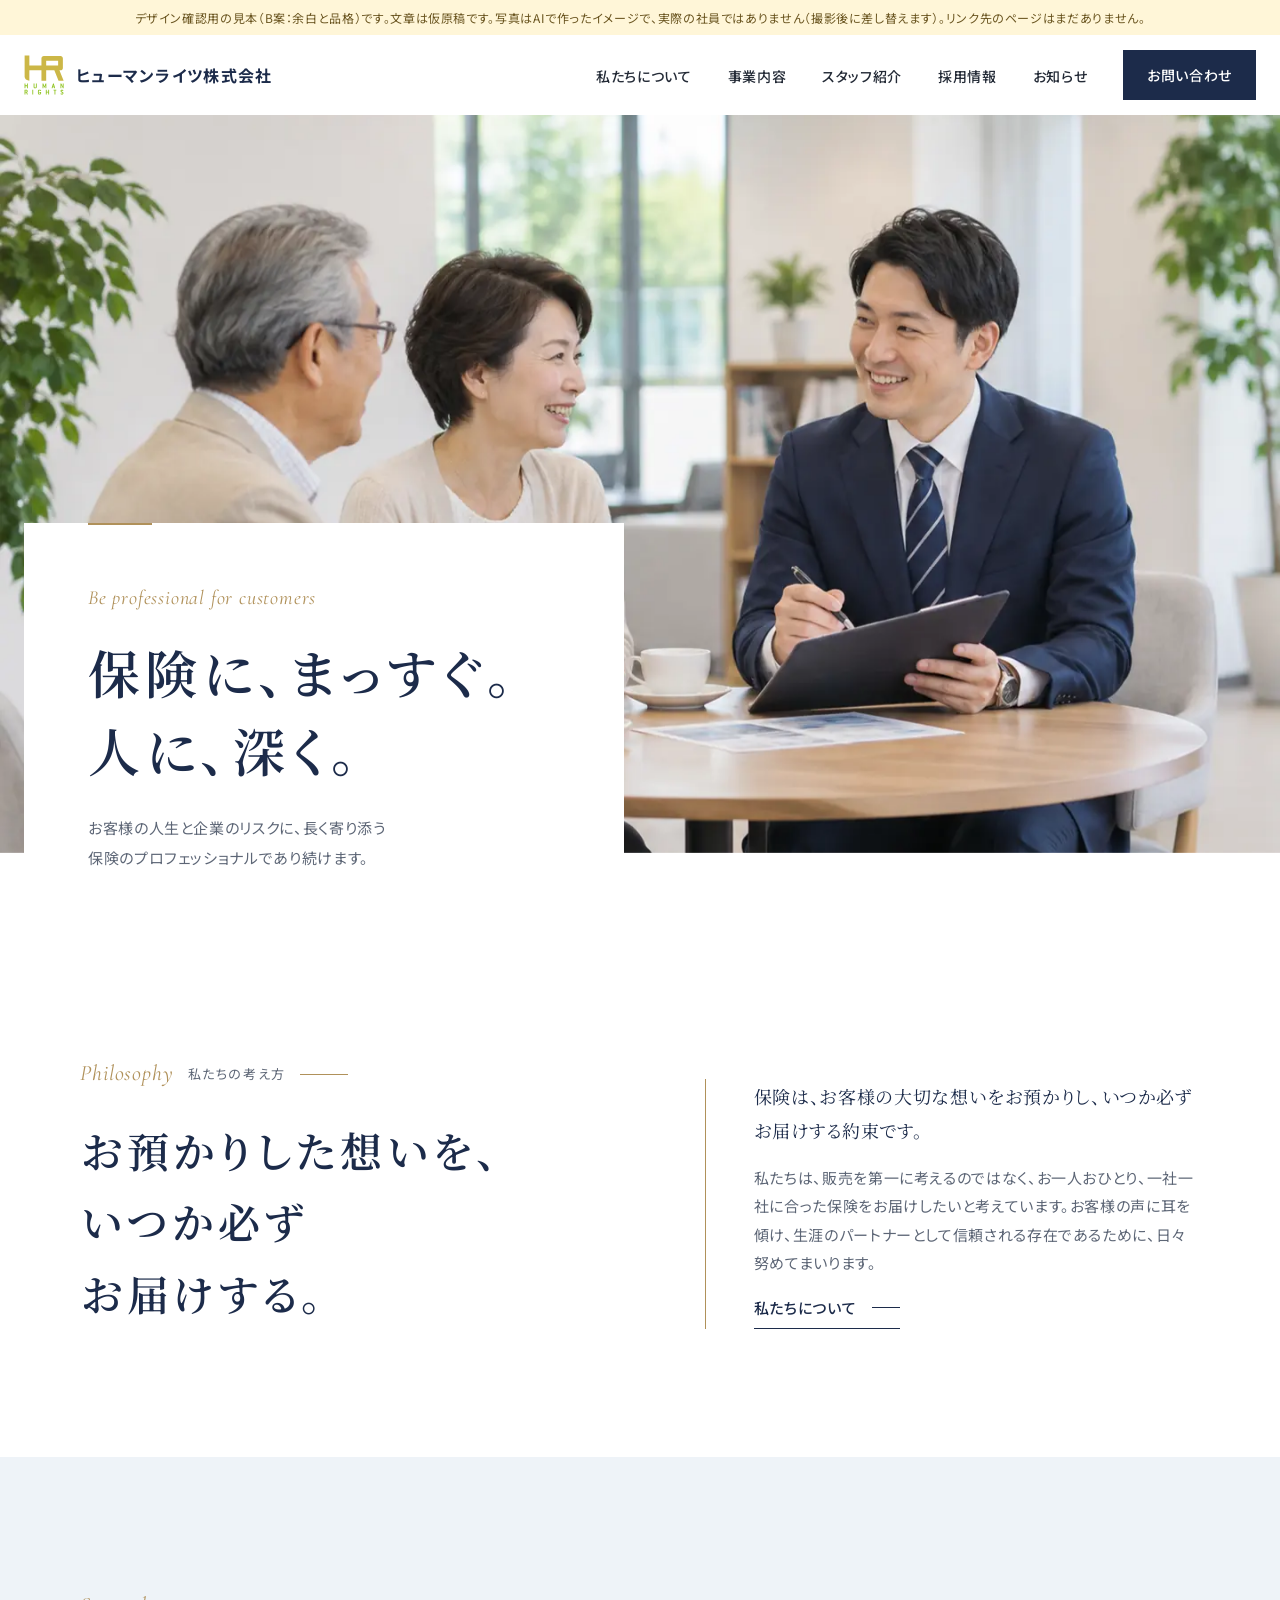
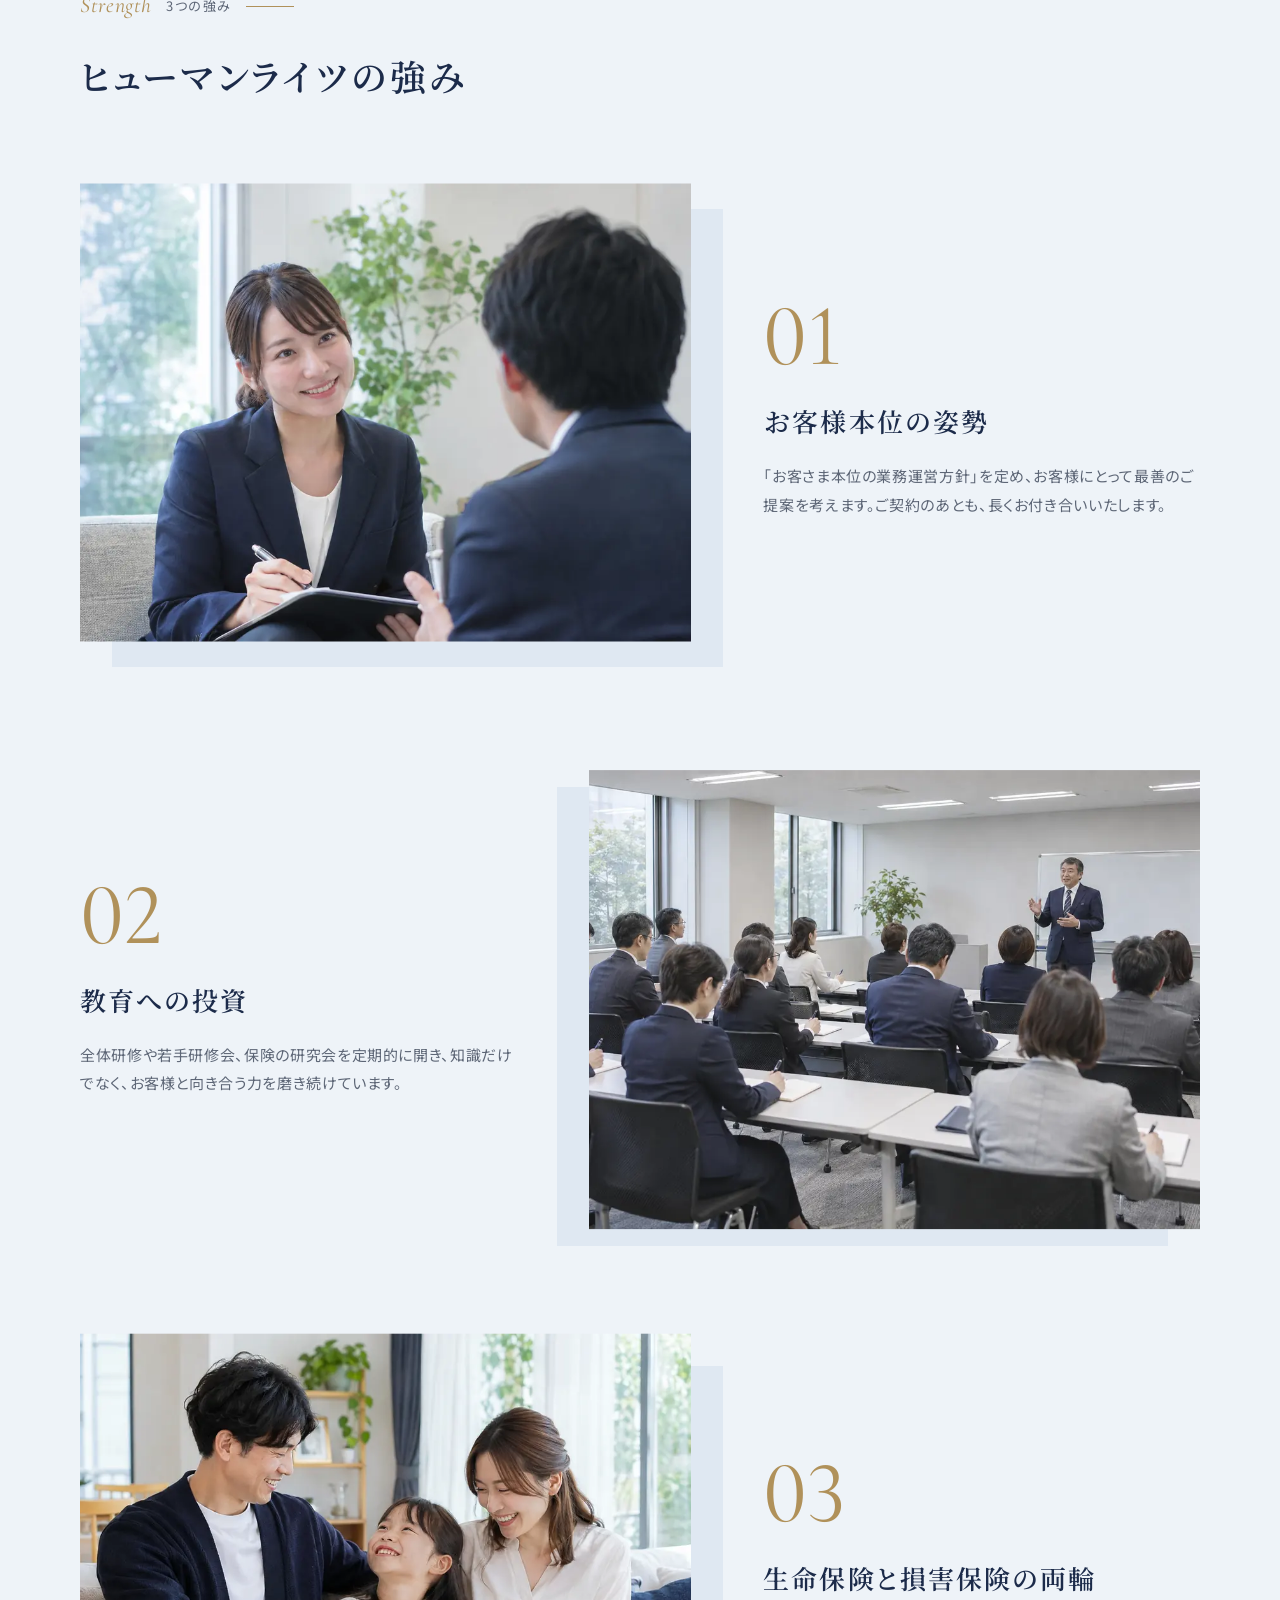
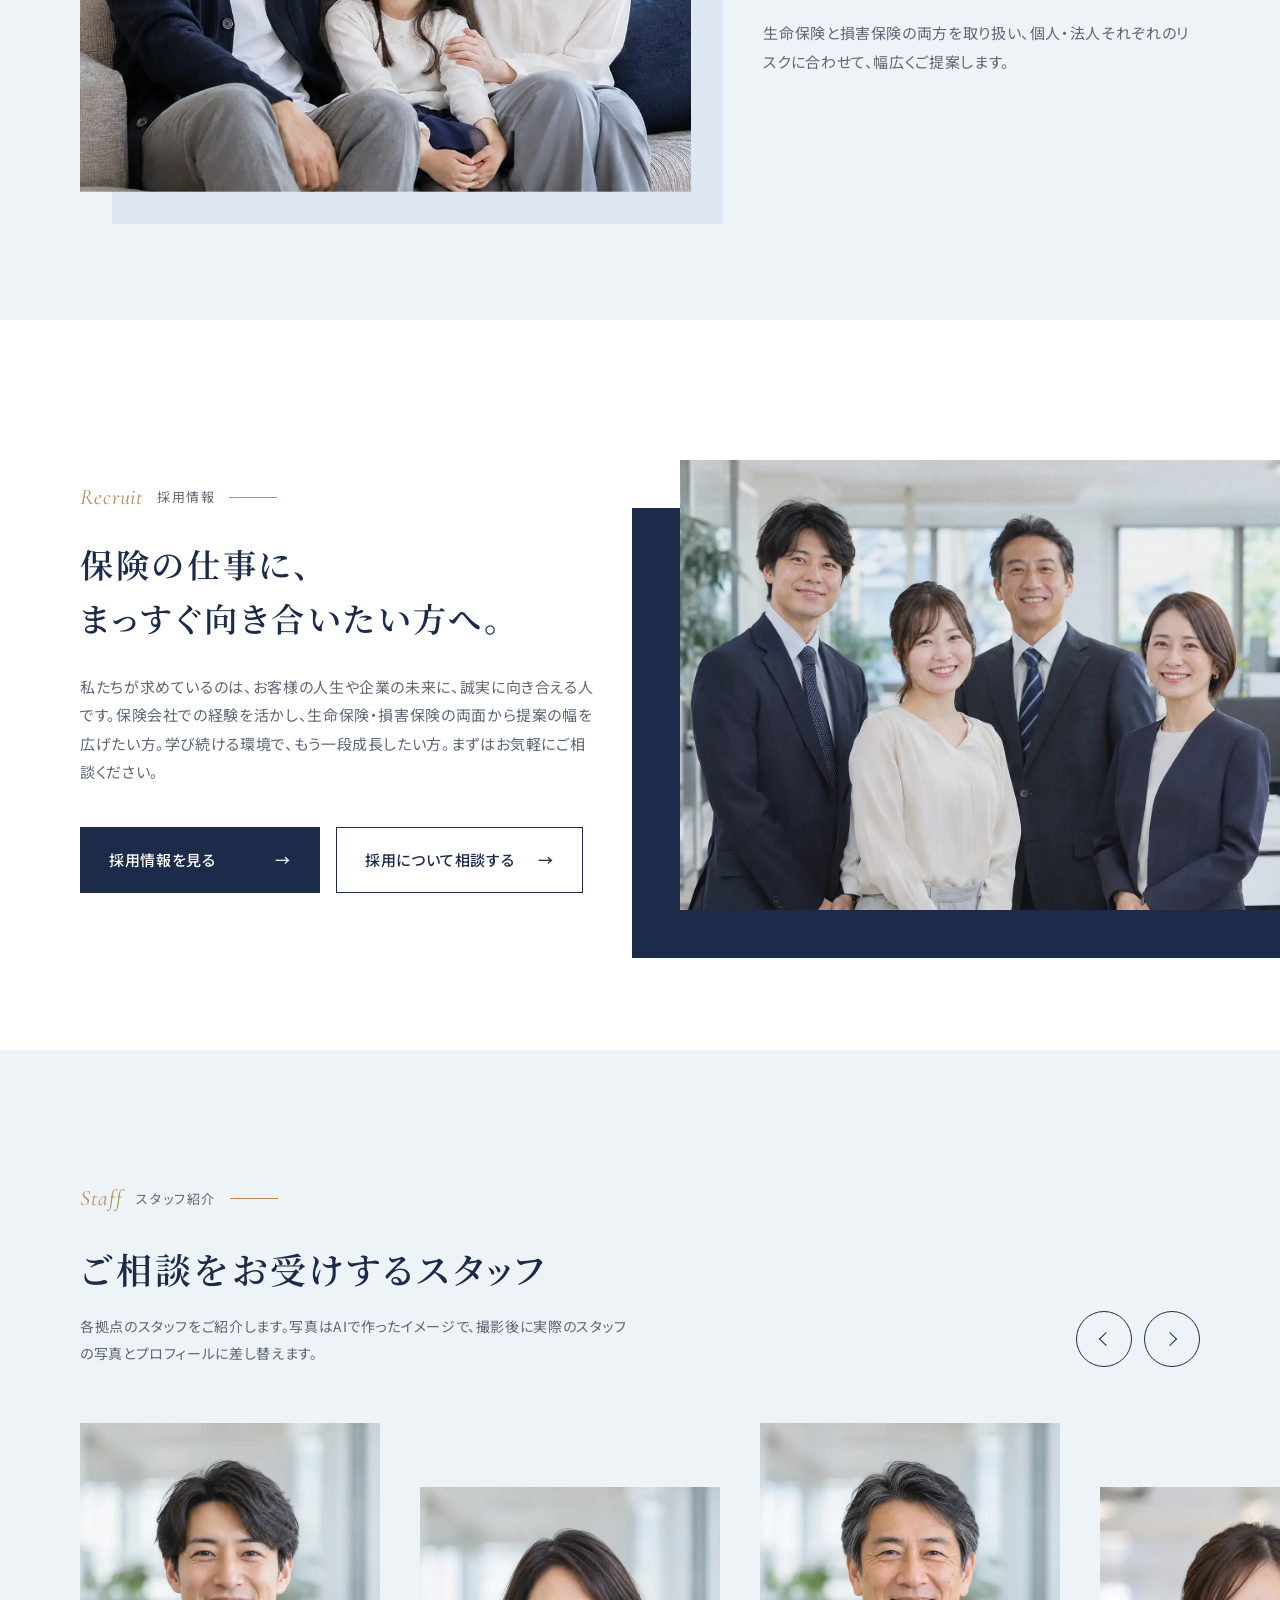
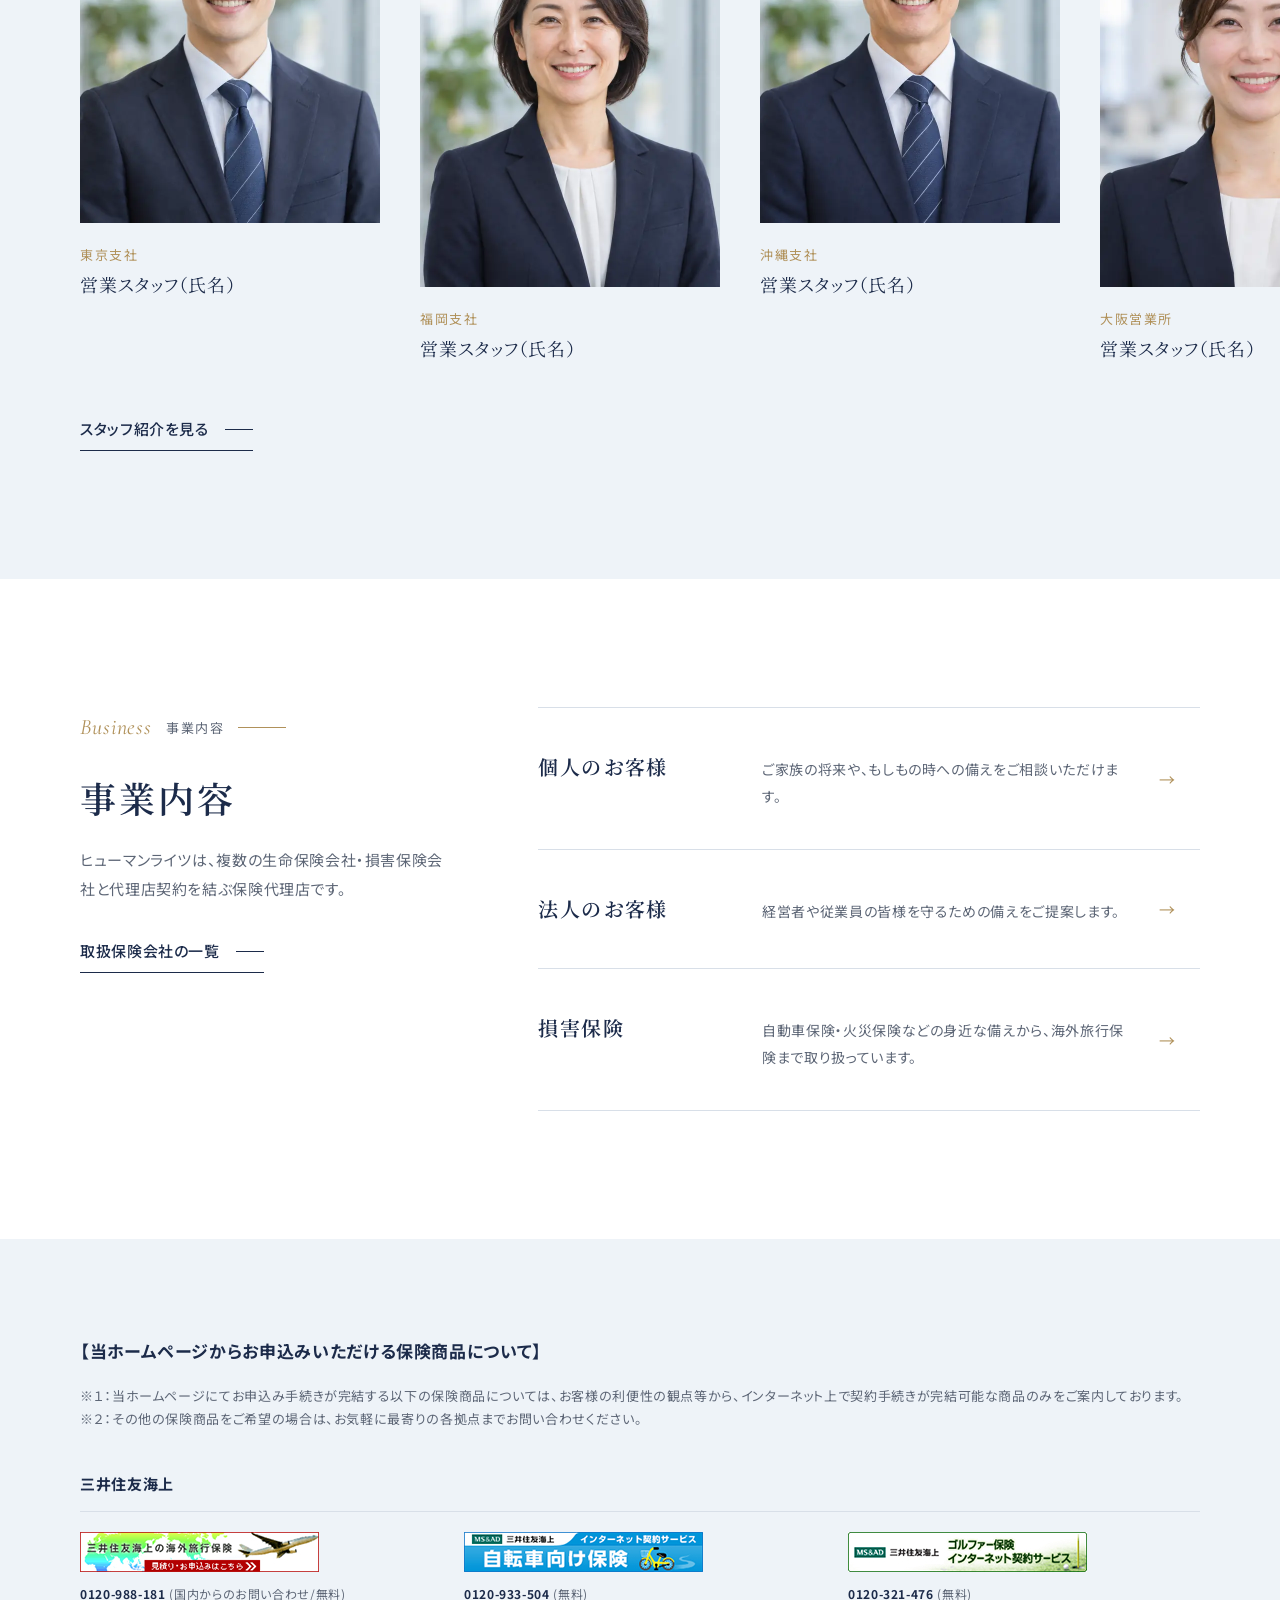
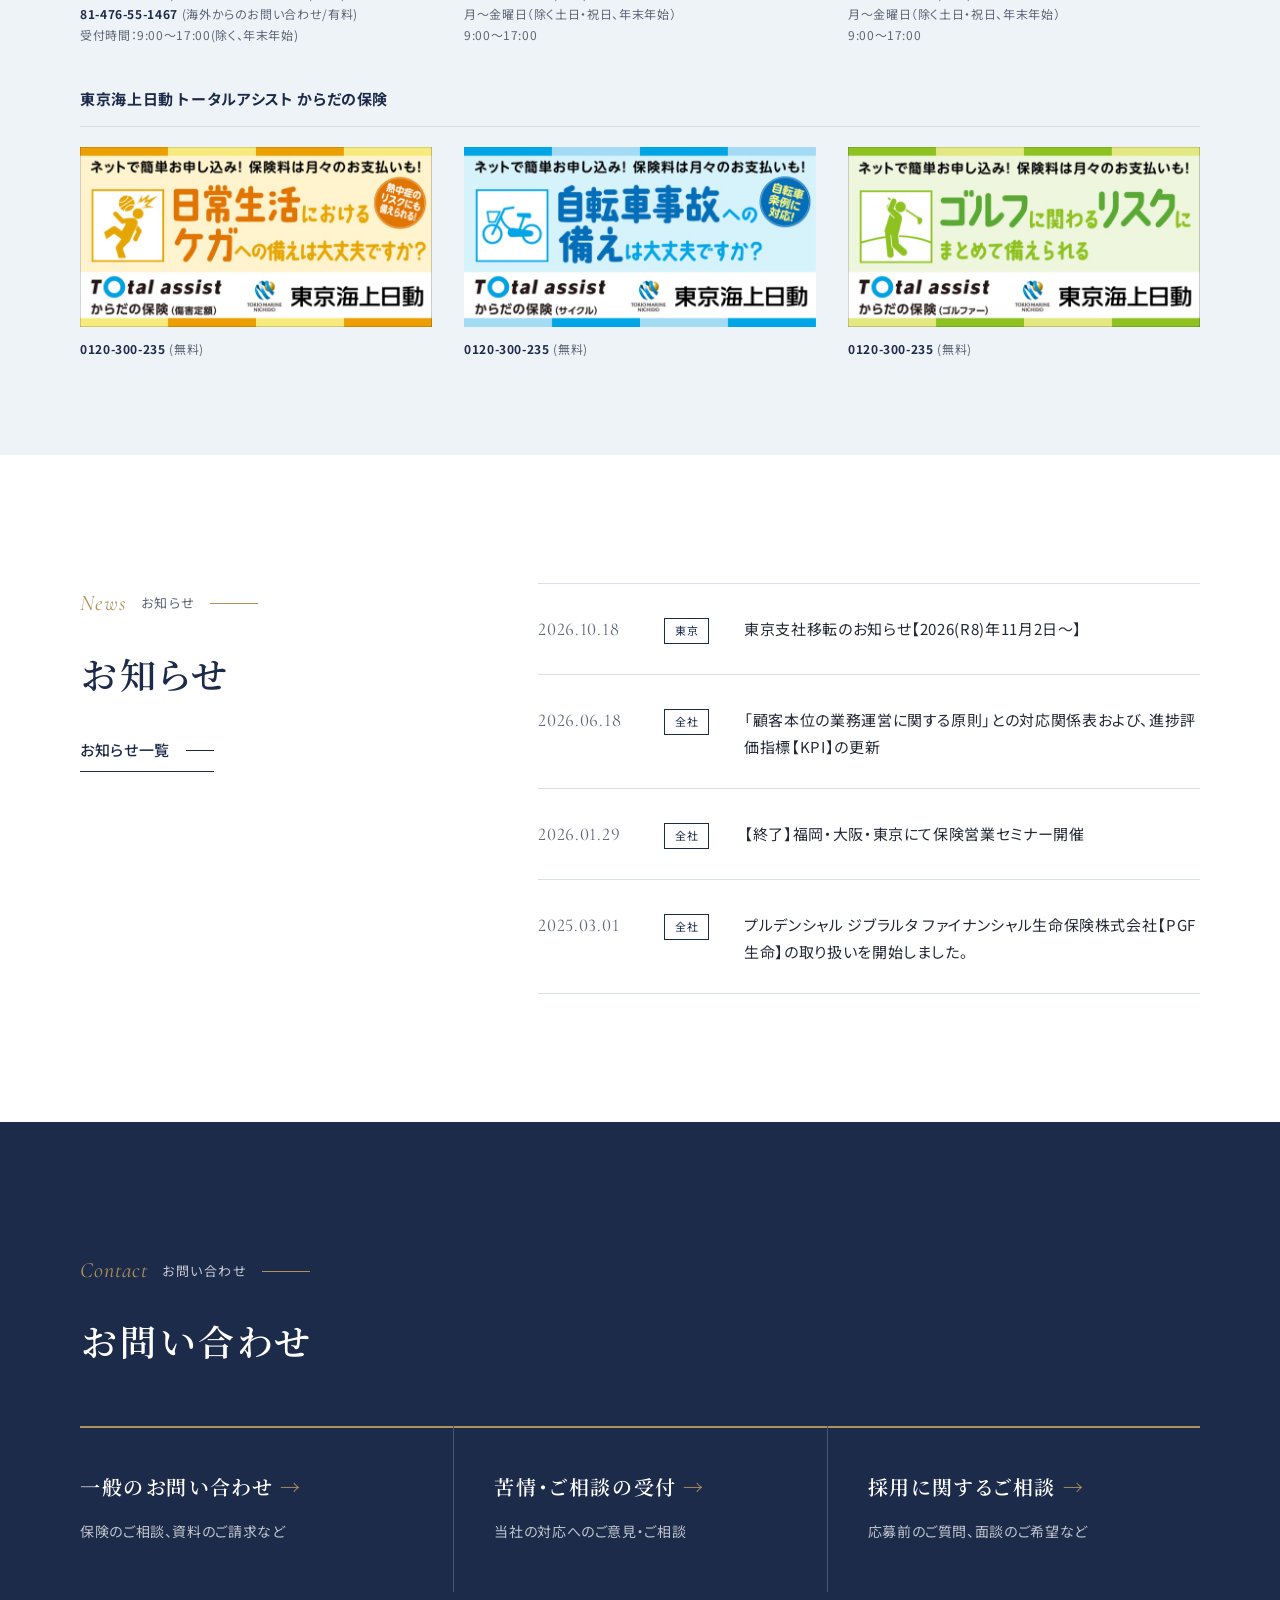
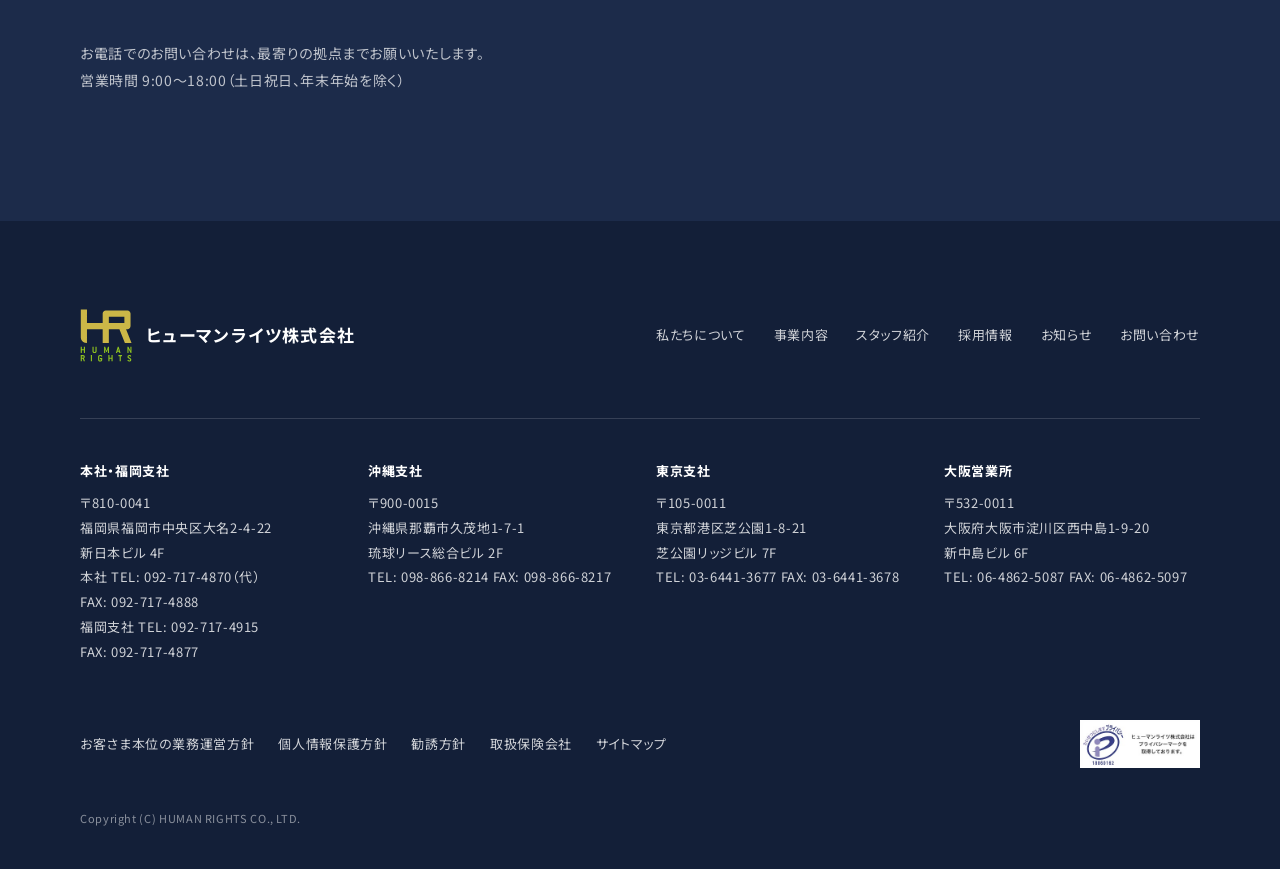
==== b/index.html @ c4e1541c "B案・C案のトップページ見本と入口ページを追加 Co-Authored-By: Claude Opus 5.5 <noreply@anthropic.com> Claude-Session: http" ====
<!DOCTYPE html>
<html lang="ja">
<head>
<meta charset="UTF-8">
<meta name="viewport" content="width=device-width, initial-scale=1">
<meta name="robots" content="noindex, nofollow">
<title>トップページ B案｜ヒューマンライツ株式会社（デザイン確認用）</title>
<meta name="description" content="ヒューマンライツ株式会社 コーポレートサイト トップページのデザイン確認用見本（B案：余白と品格）です。">
<link rel="preconnect" href="https://fonts.googleapis.com">
<link rel="preconnect" href="https://fonts.gstatic.com" crossorigin>
<link href="https://fonts.googleapis.com/css2?family=Cormorant+Garamond:ital,wght@0,500;1,500&family=Noto+Sans+JP:wght@400;500;700&family=Noto+Serif+JP:wght@500;600&display=swap" rel="stylesheet">
<link rel="stylesheet" href="style.css">
</head>
<body>

<p class="mock-note">デザイン確認用の見本（B案：余白と品格）です。文章は仮原稿です。写真はAIで作ったイメージで、実際の社員ではありません（撮影後に差し替えます）。リンク先のページはまだありません。</p>

<header class="site-header">
  <div class="header-inner">
    <a class="site-logo" href="#">
      <img src="img/logo-mark.svg" alt="" width="40" height="40">
      <span>ヒューマンライツ株式会社</span>
    </a>
    <button class="menu-button" type="button" aria-expanded="false" aria-controls="global-nav">
      <span class="menu-button-line" aria-hidden="true"></span>
      <span class="menu-button-text">メニュー</span>
    </button>
    <nav id="global-nav" class="global-nav" aria-label="メインメニュー">
      <ul>
        <li><a href="#">私たちについて</a></li>
        <li><a href="#">事業内容</a></li>
        <li><a href="#">スタッフ紹介</a></li>
        <li><a href="#">採用情報</a></li>
        <li><a href="#">お知らせ</a></li>
        <li class="nav-contact"><a href="#contact">お問い合わせ</a></li>
      </ul>
    </nav>
  </div>
</header>

<main>

  <section class="hero" aria-labelledby="hero-title">
    <div class="hero-photo"><img src="img/hero-consult.webp" alt="ご夫婦のご相談に耳を傾ける社員（イメージ）" width="1440" height="1080" fetchpriority="high"></div>
    <div class="hero-panel">
      <p class="hero-slogan">Be professional for customers</p>
      <h1 id="hero-title" class="hero-title"><span>保険に、まっすぐ。</span><span>人に、深く。</span></h1>
      <p class="hero-lead">お客様の人生と企業のリスクに、長く寄り添う<br class="pc-only">保険のプロフェッショナルであり続けます。</p>
    </div>
  </section>

  <section class="section philosophy" aria-labelledby="philosophy-title">
    <div class="container philosophy-inner">
      <div class="philosophy-head" data-fade>
        <p class="label"><span class="label-en">Philosophy</span>私たちの考え方</p>
        <h2 id="philosophy-title" class="philosophy-title"><span>お預かりした想いを、</span><span>いつか必ず</span><span>お届けする。</span></h2>
      </div>
      <div class="philosophy-body" data-fade>
        <p class="philosophy-lead">保険は、お客様の大切な想いをお預かりし、いつか必ずお届けする約束です。</p>
        <p>私たちは、販売を第一に考えるのではなく、お一人おひとり、一社一社に合った保険をお届けしたいと考えています。お客様の声に耳を傾け、生涯のパートナーとして信頼される存在であるために、日々努めてまいります。</p>
        <p class="text-link"><a href="#">私たちについて</a></p>
      </div>
    </div>
  </section>

  <section class="section strengths" aria-labelledby="strengths-title">
    <div class="container">
      <div class="section-head" data-fade>
        <p class="label"><span class="label-en">Strength</span>3つの強み</p>
        <h2 id="strengths-title" class="section-title">ヒューマンライツの強み</h2>
      </div>
      <div class="strength-list">
        <article class="strength">
          <div class="strength-photo" data-parallax><img src="img/strength-consult.webp" alt="お客様の話を聞きながらメモを取る社員（イメージ）" width="960" height="720" loading="lazy" decoding="async"></div>
          <div class="strength-text" data-fade>
            <p class="strength-num">01</p>
            <h3>お客様本位の姿勢</h3>
            <p>「お客さま本位の業務運営方針」を定め、お客様にとって最善のご提案を考えます。ご契約のあとも、長くお付き合いいたします。</p>
          </div>
        </article>
        <article class="strength">
          <div class="strength-photo" data-parallax><img src="img/strength-training.webp" alt="社内研修で講師の話を聞く社員たち（イメージ）" width="960" height="720" loading="lazy" decoding="async"></div>
          <div class="strength-text" data-fade>
            <p class="strength-num">02</p>
            <h3>教育への投資</h3>
            <p>全体研修や若手研修会、保険の研究会を定期的に開き、知識だけでなく、お客様と向き合う力を磨き続けています。</p>
          </div>
        </article>
        <article class="strength">
          <div class="strength-photo" data-parallax><img src="img/strength-family.webp" alt="笑顔で過ごす家族（イメージ）" width="960" height="720" loading="lazy" decoding="async"></div>
          <div class="strength-text" data-fade>
            <p class="strength-num">03</p>
            <h3>生命保険と<span>損害保険の両輪</span></h3>
            <p>生命保険と損害保険の両方を取り扱い、個人・法人それぞれのリスクに合わせて、幅広くご提案します。</p>
          </div>
        </article>
      </div>
    </div>
  </section>

  <section class="recruit" aria-labelledby="recruit-title">
    <div class="container recruit-inner">
      <div class="recruit-text" data-fade>
        <p class="label"><span class="label-en">Recruit</span>採用情報</p>
        <h2 id="recruit-title" class="recruit-title"><span>保険の仕事に、</span><span>まっすぐ向き合いたい方へ。</span></h2>
        <p>私たちが求めているのは、お客様の人生や企業の未来に、誠実に向き合える人です。保険会社での経験を活かし、生命保険・損害保険の両面から提案の幅を広げたい方。学び続ける環境で、もう一段成長したい方。まずはお気軽にご相談ください。</p>
        <div class="button-row">
          <a class="button button-primary" href="#">採用情報を見る</a>
          <a class="button button-outline" href="#">採用について相談する</a>
        </div>
      </div>
      <div class="recruit-photo" data-fade><img src="img/recruit-team.webp" alt="並んで立つ社員たち（イメージ）" width="1440" height="1080" loading="lazy" decoding="async"></div>
    </div>
  </section>

  <section class="section staff" aria-labelledby="staff-title">
    <div class="container">
      <div class="staff-head" data-fade>
        <div>
          <p class="label"><span class="label-en">Staff</span>スタッフ紹介</p>
          <h2 id="staff-title" class="section-title">ご相談をお受けするスタッフ</h2>
          <p class="staff-note">各拠点のスタッフをご紹介します。写真はAIで作ったイメージで、撮影後に実際のスタッフの写真とプロフィールに差し替えます。</p>
        </div>
        <div class="staff-nav" aria-label="スタッフの送り操作">
          <button class="staff-prev" type="button" aria-label="前のスタッフへ"></button>
          <button class="staff-next" type="button" aria-label="次のスタッフへ"></button>
        </div>
      </div>
    </div>
    <ul class="staff-list" data-fade>
      <li class="staff-card">
        <div class="staff-photo"><img src="img/staff-01.webp" alt="東京支社の営業スタッフ（イメージ）" width="600" height="800" loading="lazy" decoding="async"></div>
        <p class="staff-office">東京支社</p>
        <p class="staff-name">営業スタッフ（氏名）</p>
      </li>
      <li class="staff-card">
        <div class="staff-photo"><img src="img/staff-02.webp" alt="福岡支社の営業スタッフ（イメージ）" width="600" height="800" loading="lazy" decoding="async"></div>
        <p class="staff-office">福岡支社</p>
        <p class="staff-name">営業スタッフ（氏名）</p>
      </li>
      <li class="staff-card">
        <div class="staff-photo"><img src="img/staff-03.webp" alt="沖縄支社の営業スタッフ（イメージ）" width="600" height="800" loading="lazy" decoding="async"></div>
        <p class="staff-office">沖縄支社</p>
        <p class="staff-name">営業スタッフ（氏名）</p>
      </li>
      <li class="staff-card">
        <div class="staff-photo"><img src="img/staff-04.webp" alt="大阪営業所の営業スタッフ（イメージ）" width="600" height="800" loading="lazy" decoding="async"></div>
        <p class="staff-office">大阪営業所</p>
        <p class="staff-name">営業スタッフ（氏名）</p>
      </li>
    </ul>
    <div class="container">
      <p class="text-link"><a href="#">スタッフ紹介を見る</a></p>
    </div>
  </section>

  <section class="section business" aria-labelledby="business-title">
    <div class="container business-inner">
      <div class="business-head" data-fade>
        <p class="label"><span class="label-en">Business</span>事業内容</p>
        <h2 id="business-title" class="section-title">事業内容</h2>
        <p class="business-lead">ヒューマンライツは、複数の生命保険会社・損害保険会社と代理店契約を結ぶ保険代理店です。</p>
        <p class="text-link"><a href="#">取扱保険会社の一覧</a></p>
      </div>
      <ul class="business-list" data-fade>
        <li><a href="#"><span class="business-name">個人のお客様</span><span class="business-text">ご家族の将来や、もしもの時への備えをご相談いただけます。</span></a></li>
        <li><a href="#"><span class="business-name">法人のお客様</span><span class="business-text">経営者や従業員の皆様を守るための備えをご提案します。</span></a></li>
        <li><a href="#"><span class="business-name">損害保険</span><span class="business-text">自動車保険・火災保険などの身近な備えから、海外旅行保険まで取り扱っています。</span></a></li>
      </ul>
    </div>
  </section>

  <section class="section online" aria-labelledby="online-title">
    <div class="container">
      <h2 id="online-title" class="online-title">【当ホームページからお申込みいただける保険商品について】</h2>
      <div class="online-note">
        <p>※１：当ホームページにてお申込み手続きが完結する以下の保険商品については、お客様の利便性の観点等から、インターネット上で契約手続きが完結可能な商品のみをご案内しております。</p>
        <p>※２：その他の保険商品をご希望の場合は、お気軽に最寄りの各拠点までお問い合わせください。</p>
      </div>
      <div class="online-group">
        <h3>三井住友海上</h3>
        <ul class="online-list online-list-mitsui">
          <li><a target="_blank" rel="noopener noreferrer" href="https://www.hrgroup.jp/jump/index_abroad.html"><img src="img/bnr_mitsui_1.jpg" alt="三井住友海上 特定手続用海外旅行保険" width="239" height="40"></a>
            <p><a class="tel" href="tel:0120-988-181">0120-988-181</a> (国内からのお問い合わせ/無料)<br><a class="tel" href="tel:+81-476-55-1467">81-476-55-1467</a> (海外からのお問い合わせ/有料)<br>受付時間：9:00～17:00(除く、年末年始)</p></li>
          <li><a target="_blank" rel="noopener noreferrer" href="https://www.hrgroup.jp/jump/bicycle.html"><img src="img/bnr_mitsui_3.jpg" alt="三井住友海上 自転車向け保険" width="239" height="40"></a>
            <p><a class="tel" href="tel:0120-933-504">0120-933-504</a> (無料)<br>月～金曜日（除く土日・祝日、年末年始）<br>9:00～17:00</p></li>
          <li><a target="_blank" rel="noopener noreferrer" href="https://www.hrgroup.jp/jump/index_golfer.htm"><img src="img/bnr_mitsui_4.jpg" alt="三井住友海上 ゴルファー保険インターネット契約サービス" width="239" height="40"></a>
            <p><a class="tel" href="tel:0120-321-476">0120-321-476</a> (無料)<br>月～金曜日（除く土日・祝日、年末年始）<br>9:00～17:00</p></li>
        </ul>
      </div>
      <div class="online-group">
        <h3>東京海上日動 トータルアシスト からだの保険</h3>
        <ul class="online-list online-list-tokai">
          <li><a target="_blank" rel="noopener noreferrer" href="https://ezoo.jp/karada-digital_wc/0544C22780T8010000000000000"><img src="img/bnr_tokai_syogai.jpg" alt="トータルアシストからだの保険【傷害定額・ケガ】" width="720" height="368" loading="lazy"></a><p><a class="tel" href="tel:0120-300-235">0120-300-235</a> (無料)</p></li>
          <li><a target="_blank" rel="noopener noreferrer" href="https://ezoo.jp/karada-digital_wc/0344C22780T8008000000000000"><img src="img/bnr_tokai_cycle.jpg" alt="トータルアシストからだの保険【サイクル・自転車】" width="720" height="368" loading="lazy"></a><p><a class="tel" href="tel:0120-300-235">0120-300-235</a> (無料)</p></li>
          <li><a target="_blank" rel="noopener noreferrer" href="https://ezoo.jp/karada-digital_wc/0444C22780T8009000000000000"><img src="img/bnr_tokai_golf.jpg" alt="トータルアシストからだの保険【ゴルファー】" width="720" height="368" loading="lazy"></a><p><a class="tel" href="tel:0120-300-235">0120-300-235</a> (無料)</p></li>
        </ul>
      </div>
    </div>
  </section>

  <section class="section news" aria-labelledby="news-title">
    <div class="container news-inner">
      <div class="news-head" data-fade>
        <p class="label"><span class="label-en">News</span>お知らせ</p>
        <h2 id="news-title" class="section-title">お知らせ</h2>
        <p class="text-link"><a href="#">お知らせ一覧</a></p>
      </div>
      <ul class="news-list" data-fade>
        <li><a href="#"><time datetime="2026-10-18">2026.10.18</time><span class="tag">東京</span><span class="news-title">東京支社移転のお知らせ【2026(R8)年11月2日～】</span></a></li>
        <li><a href="#"><time datetime="2026-06-18">2026.06.18</time><span class="tag">全社</span><span class="news-title">「顧客本位の業務運営に関する原則」との対応関係表および、進捗評価指標【KPI】の更新</span></a></li>
        <li><a href="#"><time datetime="2026-01-29">2026.01.29</time><span class="tag">全社</span><span class="news-title">【終了】福岡・大阪・東京にて保険営業セミナー開催</span></a></li>
        <li><a href="#"><time datetime="2025-03-01">2025.03.01</time><span class="tag">全社</span><span class="news-title">プルデンシャル ジブラルタ ファイナンシャル生命保険株式会社【PGF生命】の取り扱いを開始しました。</span></a></li>
      </ul>
    </div>
  </section>

  <section id="contact" class="section contact" aria-labelledby="contact-title">
    <div class="container">
      <div class="contact-head" data-fade>
        <p class="label label-light"><span class="label-en">Contact</span>お問い合わせ</p>
        <h2 id="contact-title" class="section-title">お問い合わせ</h2>
      </div>
      <ul class="contact-list" data-fade>
        <li><a href="#"><span class="contact-name">一般のお問い合わせ</span><span class="contact-text">保険のご相談、資料のご請求など</span></a></li>
        <li><a href="#"><span class="contact-name">苦情・ご相談の受付</span><span class="contact-text">当社の対応へのご意見・ご相談</span></a></li>
        <li><a href="#"><span class="contact-name">採用に関するご相談</span><span class="contact-text">応募前のご質問、面談のご希望など</span></a></li>
      </ul>
      <p class="contact-tel">お電話でのお問い合わせは、最寄りの拠点までお願いいたします。<br>営業時間 9:00～18:00（土日祝日、年末年始を除く）</p>
    </div>
  </section>

</main>

<footer class="site-footer">
  <div class="container">
    <div class="footer-top">
      <a class="footer-logo" href="#">
        <img src="img/logo-mark.svg" alt="" width="52" height="52">
        <span>ヒューマンライツ株式会社</span>
      </a>
      <ul class="footer-nav">
        <li><a href="#">私たちについて</a></li>
        <li><a href="#">事業内容</a></li>
        <li><a href="#">スタッフ紹介</a></li>
        <li><a href="#">採用情報</a></li>
        <li><a href="#">お知らせ</a></li>
        <li><a href="#contact">お問い合わせ</a></li>
      </ul>
    </div>
    <ul class="office-list">
      <li><p class="office-name">本社・福岡支社</p><p>〒810-0041<br>福岡県福岡市中央区大名2-4-22 <span class="nowrap">新日本ビル 4F</span><br>本社 <span class="nowrap">TEL: <a class="tel" href="tel:092-717-4870">092-717-4870</a>（代）</span> <span class="nowrap">FAX: 092-717-4888</span><br>福岡支社 <span class="nowrap">TEL: <a class="tel" href="tel:092-717-4915">092-717-4915</a></span> <span class="nowrap">FAX: 092-717-4877</span></p></li>
      <li><p class="office-name">沖縄支社</p><p>〒900-0015<br>沖縄県那覇市久茂地1-7-1 <span class="nowrap">琉球リース総合ビル 2F</span><br><span class="nowrap">TEL: <a class="tel" href="tel:098-866-8214">098-866-8214</a></span> <span class="nowrap">FAX: 098-866-8217</span></p></li>
      <li><p class="office-name">東京支社</p><p>〒105-0011<br>東京都港区芝公園1-8-21 <span class="nowrap">芝公園リッジビル 7F</span><br><span class="nowrap">TEL: <a class="tel" href="tel:03-6441-3677">03-6441-3677</a></span> <span class="nowrap">FAX: 03-6441-3678</span></p></li>
      <li><p class="office-name">大阪営業所</p><p>〒532-0011<br>大阪府大阪市淀川区西中島1-9-20 <span class="nowrap">新中島ビル 6F</span><br><span class="nowrap">TEL: <a class="tel" href="tel:06-4862-5087">06-4862-5087</a></span> <span class="nowrap">FAX: 06-4862-5097</span></p></li>
    </ul>
    <div class="footer-bottom">
      <ul class="policy-nav">
        <li><a href="#">お客さま本位の業務運営方針</a></li>
        <li><a href="#">個人情報保護方針</a></li>
        <li><a href="#">勧誘方針</a></li>
        <li><a href="#">取扱保険会社</a></li>
        <li><a href="#">サイトマップ</a></li>
      </ul>
      <a class="pmark" target="_blank" rel="noopener noreferrer" href="https://privacymark.jp/"><img src="img/privacymark.jpg" alt="ヒューマンライツ株式会社はプライバシーマークを取得しております。" width="148" height="59"></a>
    </div>
    <p class="copyright">Copyright (C) HUMAN RIGHTS CO., LTD.</p>
  </div>
</footer>

<script src="script.js"></script>
</body>
</html>
---- b/style.css ----
/* ②案 余白と品格 ------------------------------------------------------- */
:root {
  --navy: #1c2b4a;
  --navy-deep: #131f38;
  --pale: #eef3f8;
  --pale-2: #dfe8f2;
  --gold: #b0915a;
  --text: #232a36;
  --sub: #5d6676;
  --line: #d8dfe8;
  --white: #fff;
  --serif: "Noto Serif JP", "Yu Mincho", serif;
  --sans: "Noto Sans JP", "Hiragino Sans", sans-serif;
  --en: "Cormorant Garamond", serif;
  --ease: cubic-bezier(.22, .61, .36, 1);
  --container: 1120px;
}

*, *::before, *::after { box-sizing: border-box; }
html { scroll-behavior: smooth; }
body {
  margin: 0;
  font-family: var(--sans);
  font-size: 16px;
  line-height: 1.9;
  letter-spacing: .04em;
  color: var(--text);
  background: var(--white);
  font-feature-settings: "palt";
  -webkit-font-smoothing: antialiased;
}
img { display: block; max-width: 100%; height: auto; }
a { color: inherit; }
ul { margin: 0; padding: 0; list-style: none; }
h1, h2, h3, p { margin: 0; }
.container { width: min(100% - 48px, var(--container)); margin-inline: auto; }
.nowrap { white-space: nowrap; }
.pc-only { display: none; }
@media (min-width: 900px) { .pc-only { display: inline; } }

.mock-note {
  padding: 8px 16px;
  font-size: 12px;
  line-height: 1.6;
  text-align: center;
  background: #fff6d8;
  color: #6a5520;
}

/* ラベル（英字＋和文） */
.label {
  display: flex;
  align-items: center;
  gap: 14px;
  margin-bottom: 20px;
  font-size: 13px;
  letter-spacing: .12em;
  color: var(--sub);
}
.label-en {
  font-family: var(--en);
  font-style: italic;
  font-size: 22px;
  letter-spacing: .04em;
  color: var(--gold);
}
.label::after {
  content: "";
  width: 48px;
  height: 1px;
  background: var(--gold);
}
.label-light { color: rgba(255,255,255,.75); }

.section { padding: 128px 0; }
.section-title {
  font-family: var(--serif);
  font-weight: 600;
  font-size: clamp(26px, 3.2vw, 36px);
  line-height: 1.6;
  letter-spacing: .08em;
  color: var(--navy);
}

.text-link { margin-top: 32px; }
.text-link a {
  display: inline-flex;
  align-items: center;
  gap: 16px;
  font-size: 15px;
  font-weight: 500;
  text-decoration: none;
  color: var(--navy);
  padding-bottom: 6px;
  border-bottom: 1px solid var(--navy);
}
.text-link a::after {
  content: "";
  width: 28px;
  height: 1px;
  background: currentColor;
  transition: width .4s var(--ease);
}
.text-link a:hover::after { width: 44px; }

/* ヘッダー */
.site-header {
  position: sticky;
  top: 0;
  z-index: 50;
  background: rgba(255,255,255,.96);
  transition: box-shadow .3s;
}
.site-header.is-scrolled { box-shadow: 0 1px 0 var(--line); }
.header-inner {
  display: flex;
  align-items: center;
  justify-content: space-between;
  width: min(100% - 48px, 1280px);
  height: 80px;
  margin-inline: auto;
}
.site-logo {
  display: flex;
  align-items: center;
  gap: 12px;
  text-decoration: none;
  font-weight: 700;
  font-size: 16px;
  letter-spacing: .08em;
  color: var(--navy);
}
.global-nav ul { display: flex; align-items: center; gap: 36px; }
.global-nav a {
  position: relative;
  font-size: 14px;
  font-weight: 500;
  text-decoration: none;
  color: var(--text);
}
.global-nav li:not(.nav-contact) a::after {
  content: "";
  position: absolute;
  left: 0;
  bottom: -6px;
  width: 100%;
  height: 1px;
  background: var(--gold);
  transform: scaleX(0);
  transform-origin: left;
  transition: transform .4s var(--ease);
}
.global-nav li:not(.nav-contact) a:hover::after { transform: scaleX(1); }
.nav-contact a {
  display: inline-block;
  padding: 12px 24px;
  color: var(--white);
  background: var(--navy);
  transition: background .3s;
}
.nav-contact a:hover { background: var(--gold); }
.menu-button { display: none; }

@media (max-width: 899px) {
  .header-inner { height: 64px; width: calc(100% - 32px); }
  .site-logo { font-size: 14px; }
  .site-logo img { width: 34px; height: 34px; }
  .menu-button {
    display: flex;
    flex-direction: column;
    align-items: center;
    gap: 6px;
    padding: 8px;
    border: 0;
    background: none;
    font: inherit;
    font-size: 10px;
    color: var(--navy);
    cursor: pointer;
  }
  .menu-button-line,
  .menu-button-line::before {
    position: relative;
    display: block;
    width: 26px;
    height: 1px;
    background: var(--navy);
    transition: transform .3s;
  }
  .menu-button-line::before { content: ""; position: absolute; top: 7px; }
  .menu-button-line { margin-bottom: 7px; }
  .menu-button[aria-expanded="true"] .menu-button-line { transform: translateY(4px) rotate(20deg); }
  .menu-button[aria-expanded="true"] .menu-button-line::before { transform: translateY(-7px) rotate(-40deg); }
  .global-nav {
    position: fixed;
    inset: 64px 0 auto 0;
    padding: 24px 16px 40px;
    background: var(--white);
    border-top: 1px solid var(--line);
    opacity: 0;
    visibility: hidden;
    transform: translateY(-8px);
    transition: opacity .3s, transform .3s, visibility .3s;
  }
  .global-nav.is-open { opacity: 1; visibility: visible; transform: none; }
  .global-nav ul { flex-direction: column; align-items: stretch; gap: 0; }
  .global-nav li a { display: block; padding: 16px 0; border-bottom: 1px solid var(--line); }
  .nav-contact { margin-top: 24px; }
  .nav-contact a { text-align: center; border: 0; }
}

/* FV */
.hero {
  position: relative;
  padding-bottom: 80px;
}
.hero-photo {
  height: min(82vh, 760px);
  min-height: 480px;
  overflow: hidden;
}
.hero-photo img {
  width: 100%;
  height: 100%;
  object-fit: cover;
  object-position: 70% 40%;
  animation: hero-zoom 12s var(--ease) both;
}
@keyframes hero-zoom {
  from { transform: scale(1.08); }
  to { transform: scale(1); }
}
.hero-panel {
  position: absolute;
  left: max(24px, calc((100% - 1280px) / 2));
  bottom: 0;
  width: min(600px, calc(100% - 48px));
  padding: 56px 64px 60px;
  background: var(--white);
  animation: panel-in 1.2s .3s var(--ease) both;
}
.hero-panel::before {
  content: "";
  position: absolute;
  left: 64px;
  top: 0;
  width: 64px;
  height: 2px;
  background: var(--gold);
}
@keyframes panel-in {
  from { opacity: 0; transform: translateY(32px); }
  to { opacity: 1; transform: none; }
}
.hero-slogan {
  font-family: var(--en);
  font-style: italic;
  font-size: 20px;
  letter-spacing: .04em;
  color: var(--gold);
}
.hero-title {
  margin-top: 16px;
  font-family: var(--serif);
  font-weight: 600;
  font-size: clamp(32px, 4.4vw, 52px);
  line-height: 1.5;
  letter-spacing: .1em;
  color: var(--navy);
}
.hero-title span { display: block; }
.hero-lead {
  margin-top: 24px;
  font-size: 15px;
  line-height: 2;
  color: var(--sub);
}
@media (max-width: 899px) {
  .hero { padding-bottom: 0; }
  .hero-photo { height: 56vh; min-height: 320px; }
  .hero-panel {
    position: relative;
    left: auto;
    width: calc(100% - 32px);
    margin: -64px 0 0 16px;
    padding: 40px 24px 40px;
  }
  .hero-panel::before { left: 24px; }
  .hero-lead { font-size: 14px; }
}

/* 考え方 */
.philosophy { padding-top: 120px; }
.philosophy-inner {
  display: grid;
  grid-template-columns: 1.1fr 1fr;
  gap: 80px;
  align-items: end;
}
.philosophy-title {
  font-family: var(--serif);
  font-weight: 600;
  font-size: clamp(28px, 3.6vw, 42px);
  line-height: 1.7;
  letter-spacing: .1em;
  color: var(--navy);
}
.philosophy-title span { display: block; }
.philosophy-body {
  padding-left: 48px;
  border-left: 1px solid var(--gold);
  color: var(--sub);
  font-size: 15px;
}
.philosophy-body p + p { margin-top: 16px; }
.philosophy-lead {
  font-family: var(--serif);
  font-size: 18px;
  line-height: 1.9;
  color: var(--navy);
}
@media (max-width: 899px) {
  .philosophy { padding-top: 96px; }
  .philosophy-inner { grid-template-columns: 1fr; gap: 40px; }
  .philosophy-body { padding-left: 24px; }
}

/* 強み */
.strengths { background: var(--pale); }
.section-head { margin-bottom: 72px; }
.strength-list { display: grid; gap: 120px; }
.strength {
  display: grid;
  grid-template-columns: 7fr 5fr;
  gap: 72px;
  align-items: center;
}
.strength:nth-child(even) { grid-template-columns: 5fr 7fr; }
.strength:nth-child(even) .strength-photo { order: 2; }
.strength-photo {
  position: relative;
  aspect-ratio: 4 / 3;
}
.strength-photo::before {
  content: "";
  position: absolute;
  inset: 32px -32px -32px 32px;
  background: var(--pale-2);
}
.strength:nth-child(even) .strength-photo::before { inset: 32px 32px -32px -32px; }
.strength-photo img {
  position: relative;
  width: 100%;
  height: 100%;
  object-fit: cover;
}
.strength-num {
  font-variant-numeric: lining-nums;
  font-family: var(--en);
  font-size: 88px;
  line-height: 1;
  color: var(--gold);
  letter-spacing: 0;
}
.strength-text h3 {
  margin-top: 20px;
  font-family: var(--serif);
  font-weight: 600;
  font-size: 26px;
  line-height: 1.6;
  letter-spacing: .08em;
  color: var(--navy);
}
.strength-text h3 span { display: inline-block; }
.strength-text p:last-child {
  margin-top: 20px;
  color: var(--sub);
  font-size: 15px;
}
@media (max-width: 899px) {
  .section { padding: 88px 0; }
  .section-head { margin-bottom: 48px; }
  .strength-list { gap: 72px; }
  .strength, .strength:nth-child(even) { grid-template-columns: 1fr; gap: 40px; }
  .strength:nth-child(even) .strength-photo { order: 0; }
  .strength-photo { margin-right: 16px; }
  .strength-photo::before { inset: 16px -16px -16px 16px; }
  .strength:nth-child(even) .strength-photo { margin: 0 0 0 16px; }
  .strength:nth-child(even) .strength-photo::before { inset: 16px 16px -16px -16px; }
  .strength-num { font-size: 64px; }
  .strength-text h3 { font-size: 22px; }
}

/* 採用 */
.recruit { padding: 140px 0; }
.recruit-inner {
  display: grid;
  grid-template-columns: 1fr 1fr;
  gap: 80px;
  align-items: center;
}
.recruit-title {
  font-family: var(--serif);
  font-weight: 600;
  font-size: clamp(24px, 2.6vw, 34px);
  line-height: 1.6;
  letter-spacing: .08em;
  color: var(--navy);
}
.recruit-title span { display: block; }
.recruit-text > p:not(.label) {
  margin-top: 28px;
  font-size: 15px;
  color: var(--sub);
}
.recruit-photo {
  position: relative;
  margin-right: calc((100vw - min(100vw - 48px, var(--container))) / -2);
}
.recruit-photo::before {
  content: "";
  position: absolute;
  inset: 48px 0 -48px -48px;
  background: var(--navy);
}
.recruit-photo img { position: relative; width: 100%; aspect-ratio: 4 / 3; object-fit: cover; }
.button-row { display: flex; flex-wrap: wrap; gap: 16px; margin-top: 40px; }
.button {
  display: inline-flex;
  align-items: center;
  justify-content: space-between;
  gap: 24px;
  min-width: 240px;
  padding: 18px 28px;
  font-size: 15px;
  font-weight: 500;
  text-decoration: none;
  transition: background .3s, color .3s, border-color .3s;
}
.button::after { content: "→"; font-family: var(--sans); transition: transform .3s var(--ease); }
.button:hover::after { transform: translateX(4px); }
.button-primary { background: var(--navy); color: var(--white); border: 1px solid var(--navy); }
.button-primary:hover { background: var(--gold); border-color: var(--gold); }
.button-outline { border: 1px solid var(--navy); color: var(--navy); }
.button-outline:hover { background: var(--navy); color: var(--white); }
@media (max-width: 899px) {
  .recruit { padding: 96px 0 120px; }
  .recruit-inner { grid-template-columns: 1fr; gap: 64px; }
  .recruit-photo { order: -1; margin-right: -24px; }
  .recruit-photo::before { inset: 24px 0 -24px 24px; }
  .button { width: 100%; }
}

/* スタッフ */
.staff { background: var(--pale); overflow: hidden; }
.staff-head {
  display: flex;
  justify-content: space-between;
  align-items: flex-end;
  gap: 40px;
  margin-bottom: 56px;
}
.staff-note { margin-top: 16px; font-size: 14px; color: var(--sub); max-width: 560px; }
.staff-nav { display: flex; gap: 12px; flex-shrink: 0; }
.staff-nav button {
  width: 56px;
  height: 56px;
  border: 1px solid var(--navy);
  border-radius: 50%;
  background: none;
  cursor: pointer;
  position: relative;
  transition: background .3s;
}
.staff-nav button::before {
  content: "";
  position: absolute;
  inset: 0;
  margin: auto;
  width: 10px;
  height: 10px;
  border-top: 1px solid var(--navy);
  border-right: 1px solid var(--navy);
  transform: translateX(-2px) rotate(45deg);
}
.staff-nav .staff-prev::before { transform: translateX(2px) rotate(-135deg); }
.staff-nav button:hover { background: var(--navy); }
.staff-nav button:hover::before { border-color: var(--white); }
.staff-list {
  display: flex;
  gap: 40px;
  overflow-x: auto;
  scroll-snap-type: x mandatory;
  padding: 0 max(24px, calc((100vw - var(--container)) / 2)) 16px;
  scroll-padding-inline: max(24px, calc((100vw - var(--container)) / 2));
  scrollbar-width: none;
}
.staff-list::-webkit-scrollbar { display: none; }
.staff-card {
  flex: 0 0 300px;
  scroll-snap-align: start;
}
.staff-card:nth-child(even) { margin-top: 64px; }
.staff-photo { overflow: hidden; aspect-ratio: 3 / 4; }
.staff-photo img { width: 100%; height: 100%; object-fit: cover; transition: transform .8s var(--ease); }
.staff-card:hover .staff-photo img { transform: scale(1.05); }
.staff-office {
  margin-top: 20px;
  font-size: 13px;
  color: var(--gold);
  letter-spacing: .12em;
}
.staff-name { font-family: var(--serif); font-size: 18px; color: var(--navy); }
@media (max-width: 899px) {
  .staff-head { flex-direction: column; align-items: flex-start; }
  .staff-nav { display: none; }
  .staff-list { gap: 20px; padding-inline: 24px; scroll-padding-inline: 24px; }
  .staff-card { flex-basis: 64vw; }
  .staff-card:nth-child(even) { margin-top: 32px; }
}

/* 事業内容 */
.business-inner {
  display: grid;
  grid-template-columns: 4fr 7fr;
  gap: 80px;
}
.business-lead { margin-top: 20px; font-size: 15px; color: var(--sub); }
.business-list { border-top: 1px solid var(--line); }
.business-list li { border-bottom: 1px solid var(--line); }
.business-list a {
  position: relative;
  display: grid;
  grid-template-columns: 200px 1fr;
  gap: 24px;
  align-items: baseline;
  padding: 40px 72px 40px 0;
  text-decoration: none;
  transition: padding .4s var(--ease), background .4s;
}
.business-list a::after {
  content: "→";
  position: absolute;
  right: 24px;
  top: 50%;
  transform: translateY(-50%);
  color: var(--gold);
  transition: right .4s var(--ease);
}
.business-list a:hover { padding-left: 24px; background: var(--pale); }
.business-list a:hover::after { right: 16px; }
.business-name { font-family: var(--serif); font-weight: 600; font-size: 20px; color: var(--navy); letter-spacing: .08em; }
.business-text { font-size: 14px; color: var(--sub); }
@media (max-width: 899px) {
  .business-inner { grid-template-columns: 1fr; gap: 40px; }
  .business-list a { grid-template-columns: 1fr; gap: 8px; padding: 28px 48px 28px 0; }
}

/* ネット申込 */
.online { padding: 96px 0; background: var(--pale); }
.online-title { font-size: 17px; font-weight: 700; color: var(--navy); }
.online-note { margin-top: 16px; font-size: 13px; color: var(--sub); line-height: 1.8; }
.online-group { margin-top: 40px; }
.online-group h3 {
  font-size: 15px;
  font-weight: 700;
  padding-bottom: 12px;
  margin-bottom: 20px;
  border-bottom: 1px solid var(--line);
  color: var(--navy);
}
.online-list { display: grid; grid-template-columns: repeat(3, 1fr); gap: 32px; }
.online-list p { margin-top: 12px; font-size: 12px; line-height: 1.7; color: var(--sub); }
.online-list .tel { color: var(--navy); font-weight: 700; text-decoration: none; }
.online-list img { transition: opacity .3s; }
.online-list a:hover img { opacity: .8; }
@media (max-width: 899px) {
  .online { padding: 72px 0; }
  .online-list { grid-template-columns: 1fr; gap: 24px; }
}

/* お知らせ */
.news-inner { display: grid; grid-template-columns: 4fr 7fr; gap: 80px; }
.news-list { border-top: 1px solid var(--line); }
.news-list li { border-bottom: 1px solid var(--line); }
.news-list a {
  display: grid;
  grid-template-columns: 110px 64px 1fr;
  gap: 16px;
  align-items: baseline;
  padding: 28px 0;
  text-decoration: none;
  transition: color .3s;
}
.news-list a:hover .news-title { color: var(--gold); }
.news-list time { font-variant-numeric: lining-nums; font-family: var(--en); font-size: 18px; color: var(--sub); letter-spacing: .04em; }
.tag {
  justify-self: start;
  padding: 2px 10px;
  font-size: 11px;
  line-height: 1.8;
  border: 1px solid var(--navy);
  color: var(--navy);
}
.news-title { font-size: 15px; line-height: 1.8; transition: color .3s; }
@media (max-width: 899px) {
  .news-inner { grid-template-columns: 1fr; gap: 32px; }
  .news-head .text-link { display: none; }
  .news-list a { grid-template-columns: auto 1fr; gap: 8px 16px; padding: 20px 0; }
  .news-title { grid-column: 1 / -1; font-size: 14px; }
}

/* お問い合わせ */
.contact { background: var(--navy); color: var(--white); }
.contact .section-title { color: var(--white); }
.contact-head { margin-bottom: 56px; }
.contact-list { display: grid; grid-template-columns: repeat(3, 1fr); }
.contact-list li + li { border-left: 1px solid rgba(255,255,255,.2); }
.contact-list a {
  display: flex;
  flex-direction: column;
  gap: 12px;
  height: 100%;
  padding: 40px 40px 48px;
  text-decoration: none;
  border-top: 2px solid var(--gold);
  transition: background .4s;
}
.contact-list li:first-child a { padding-left: 0; }
.contact-list a:hover { background: rgba(255,255,255,.06); }
.contact-name { font-family: var(--serif); font-size: 20px; font-weight: 600; letter-spacing: .08em; }
.contact-name::after { content: "  →"; color: var(--gold); }
.contact-text { font-size: 14px; color: rgba(255,255,255,.72); }
.contact-tel { margin-top: 48px; font-size: 14px; color: rgba(255,255,255,.72); }
@media (max-width: 899px) {
  .contact-list { grid-template-columns: 1fr; gap: 0; }
  .contact-list li + li { border-left: 0; }
  .contact-list a, .contact-list li:first-child a { padding: 28px 0 32px; }
}

/* フッター */
.site-footer { padding: 88px 0 40px; background: var(--navy-deep); color: rgba(255,255,255,.8); font-size: 13px; }
.footer-top { display: flex; justify-content: space-between; align-items: center; gap: 32px; flex-wrap: wrap; }
.footer-logo { display: flex; align-items: center; gap: 14px; text-decoration: none; color: var(--white); font-weight: 700; font-size: 17px; letter-spacing: .08em; }
.footer-nav { display: flex; flex-wrap: wrap; gap: 12px 28px; }
.footer-nav a, .policy-nav a { text-decoration: none; }
.footer-nav a:hover, .policy-nav a:hover { color: var(--gold); }
.office-list {
  display: grid;
  grid-template-columns: repeat(4, 1fr);
  gap: 32px;
  margin-top: 56px;
  padding-top: 40px;
  border-top: 1px solid rgba(255,255,255,.15);
  line-height: 1.9;
}
.office-name { margin-bottom: 8px; font-weight: 700; color: var(--white); }
.office-list .tel { text-decoration: none; }
.footer-bottom { display: flex; justify-content: space-between; align-items: center; gap: 24px; margin-top: 56px; flex-wrap: wrap; }
.policy-nav { display: flex; flex-wrap: wrap; gap: 8px 24px; }
.pmark img { width: 120px; background: var(--white); }
.copyright { margin-top: 40px; font-size: 11px; color: rgba(255,255,255,.5); }
@media (max-width: 899px) {
  .office-list { grid-template-columns: 1fr 1fr; }
}
@media (max-width: 599px) {
  .office-list { grid-template-columns: 1fr; }
  .footer-nav { gap: 12px 20px; }
}

/* スクロールで出る動き */
[data-fade] {
  opacity: 0;
  transform: translateY(24px);
  transition: opacity .9s var(--ease), transform .9s var(--ease);
}
[data-fade].is-in { opacity: 1; transform: none; }
.no-js [data-fade] { opacity: 1; transform: none; }

@media (prefers-reduced-motion: reduce) {
  *, *::before, *::after { animation: none !important; transition: none !important; scroll-behavior: auto !important; }
  [data-fade] { opacity: 1; transform: none; }
}
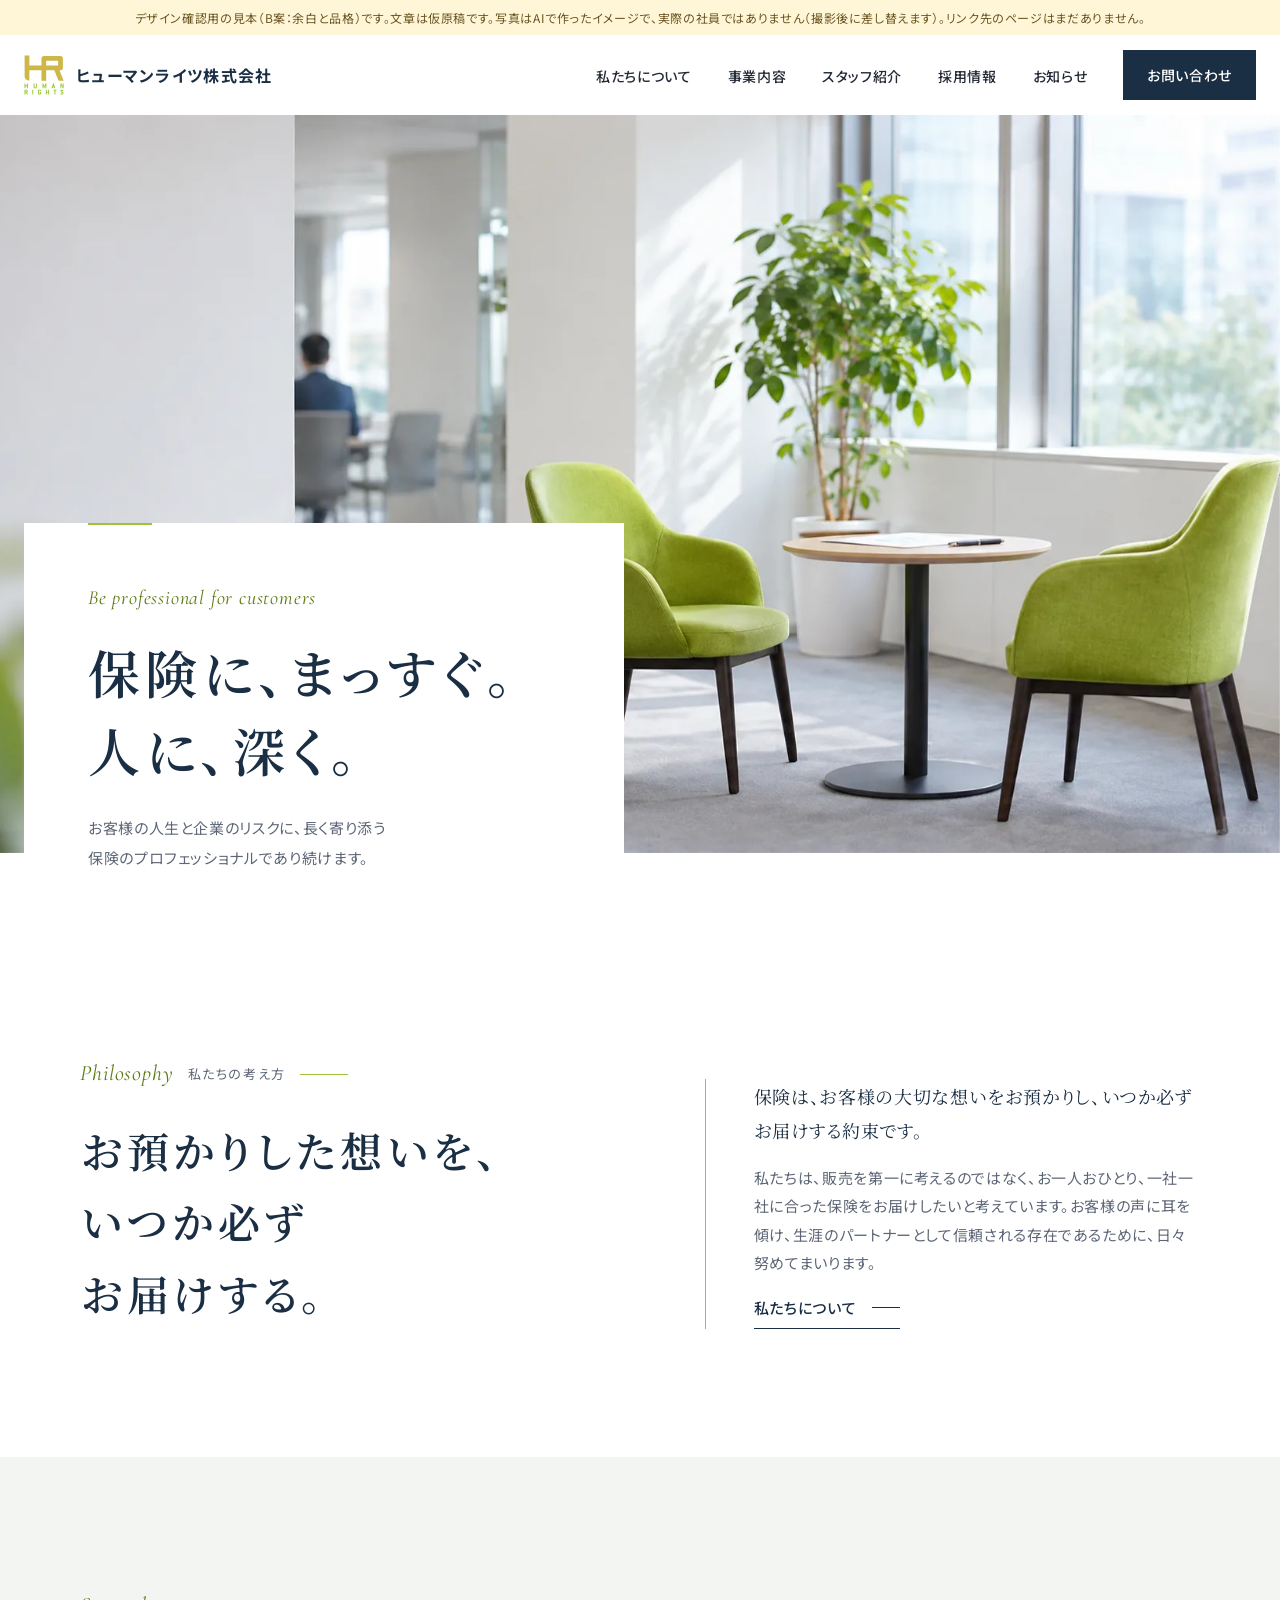
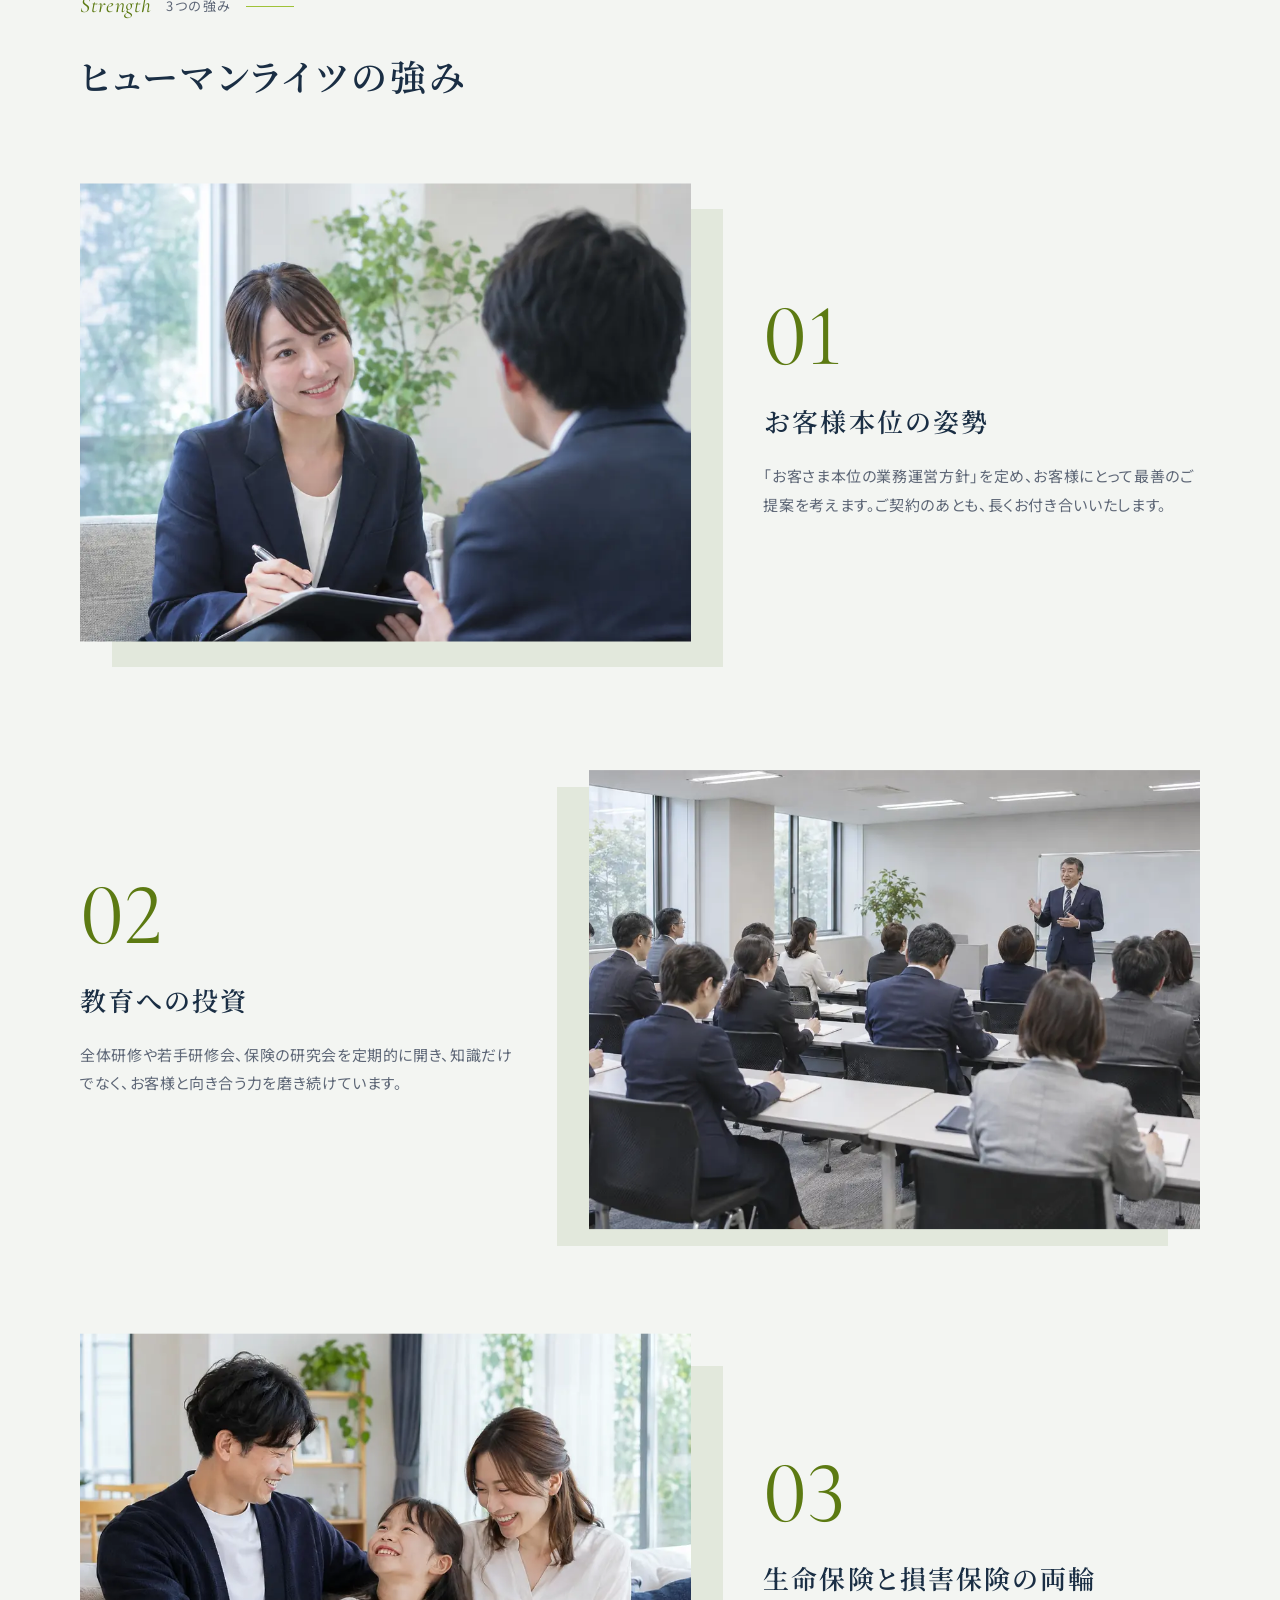
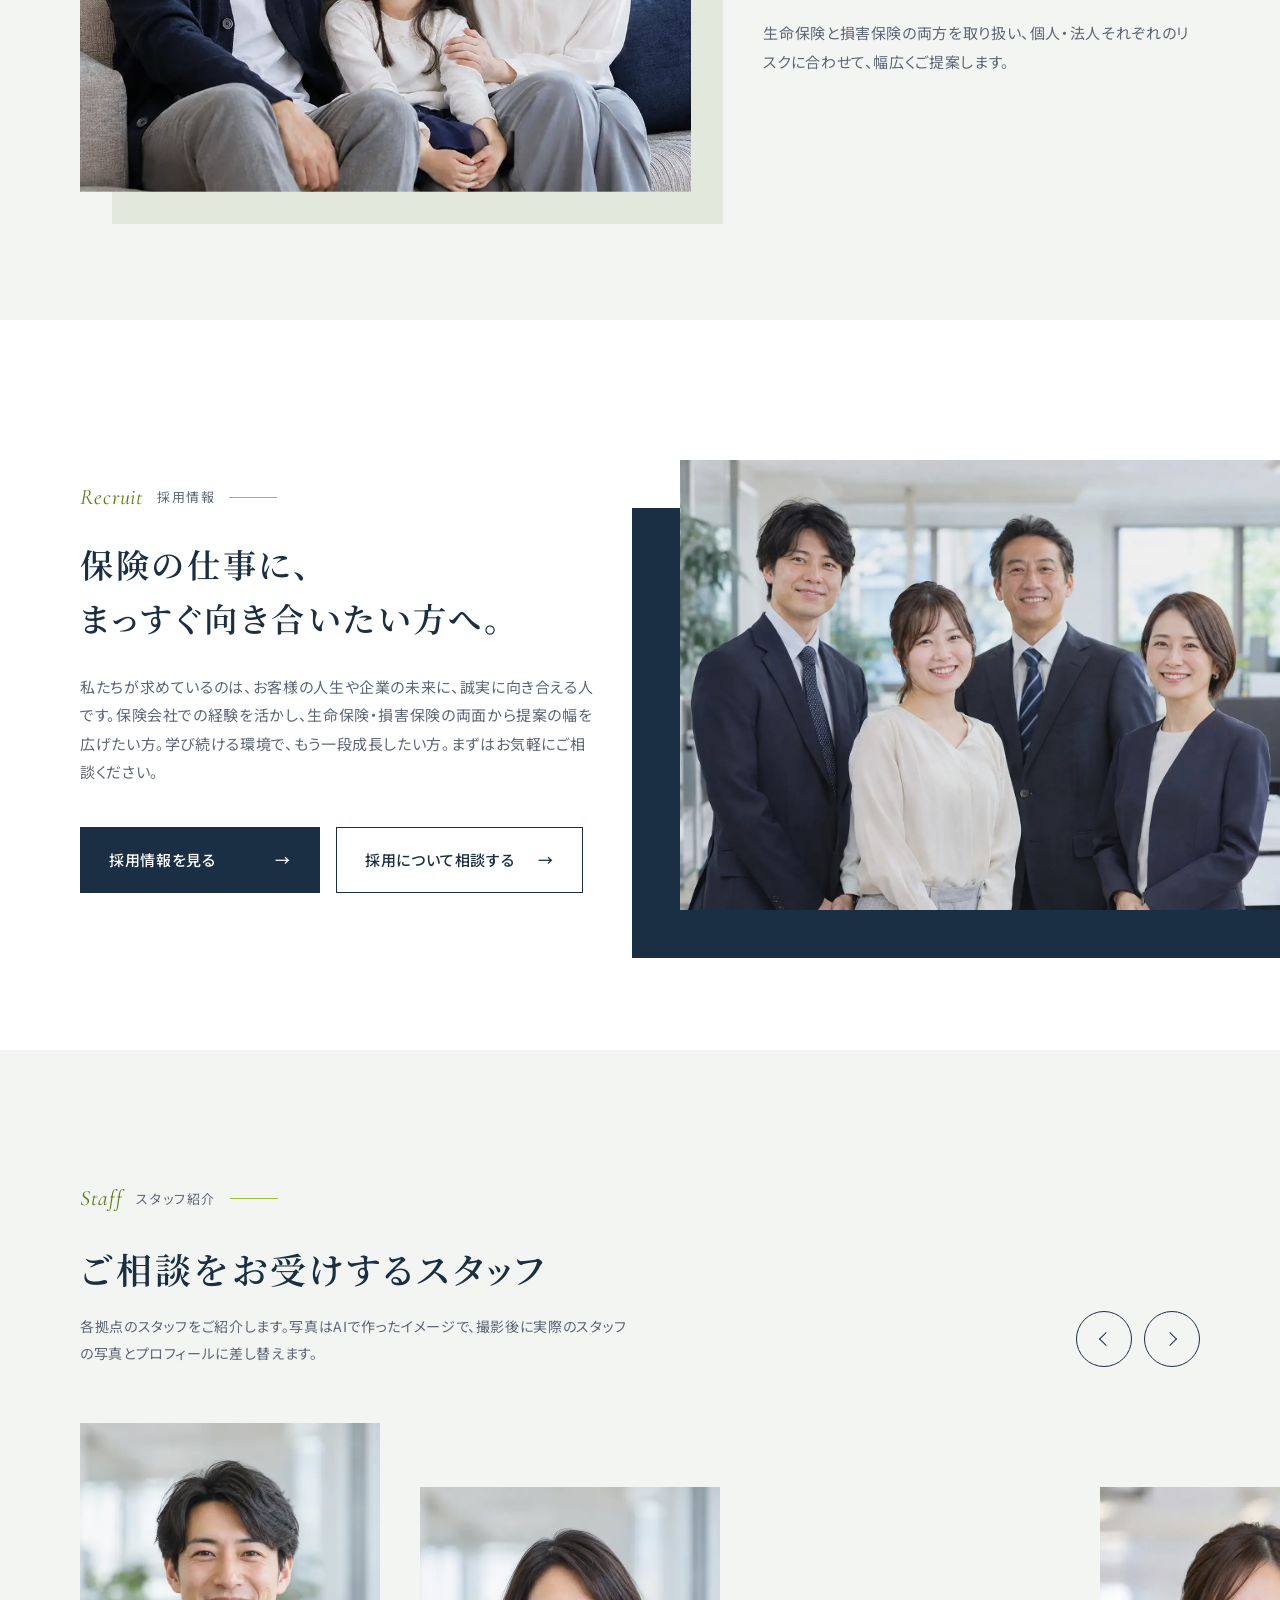
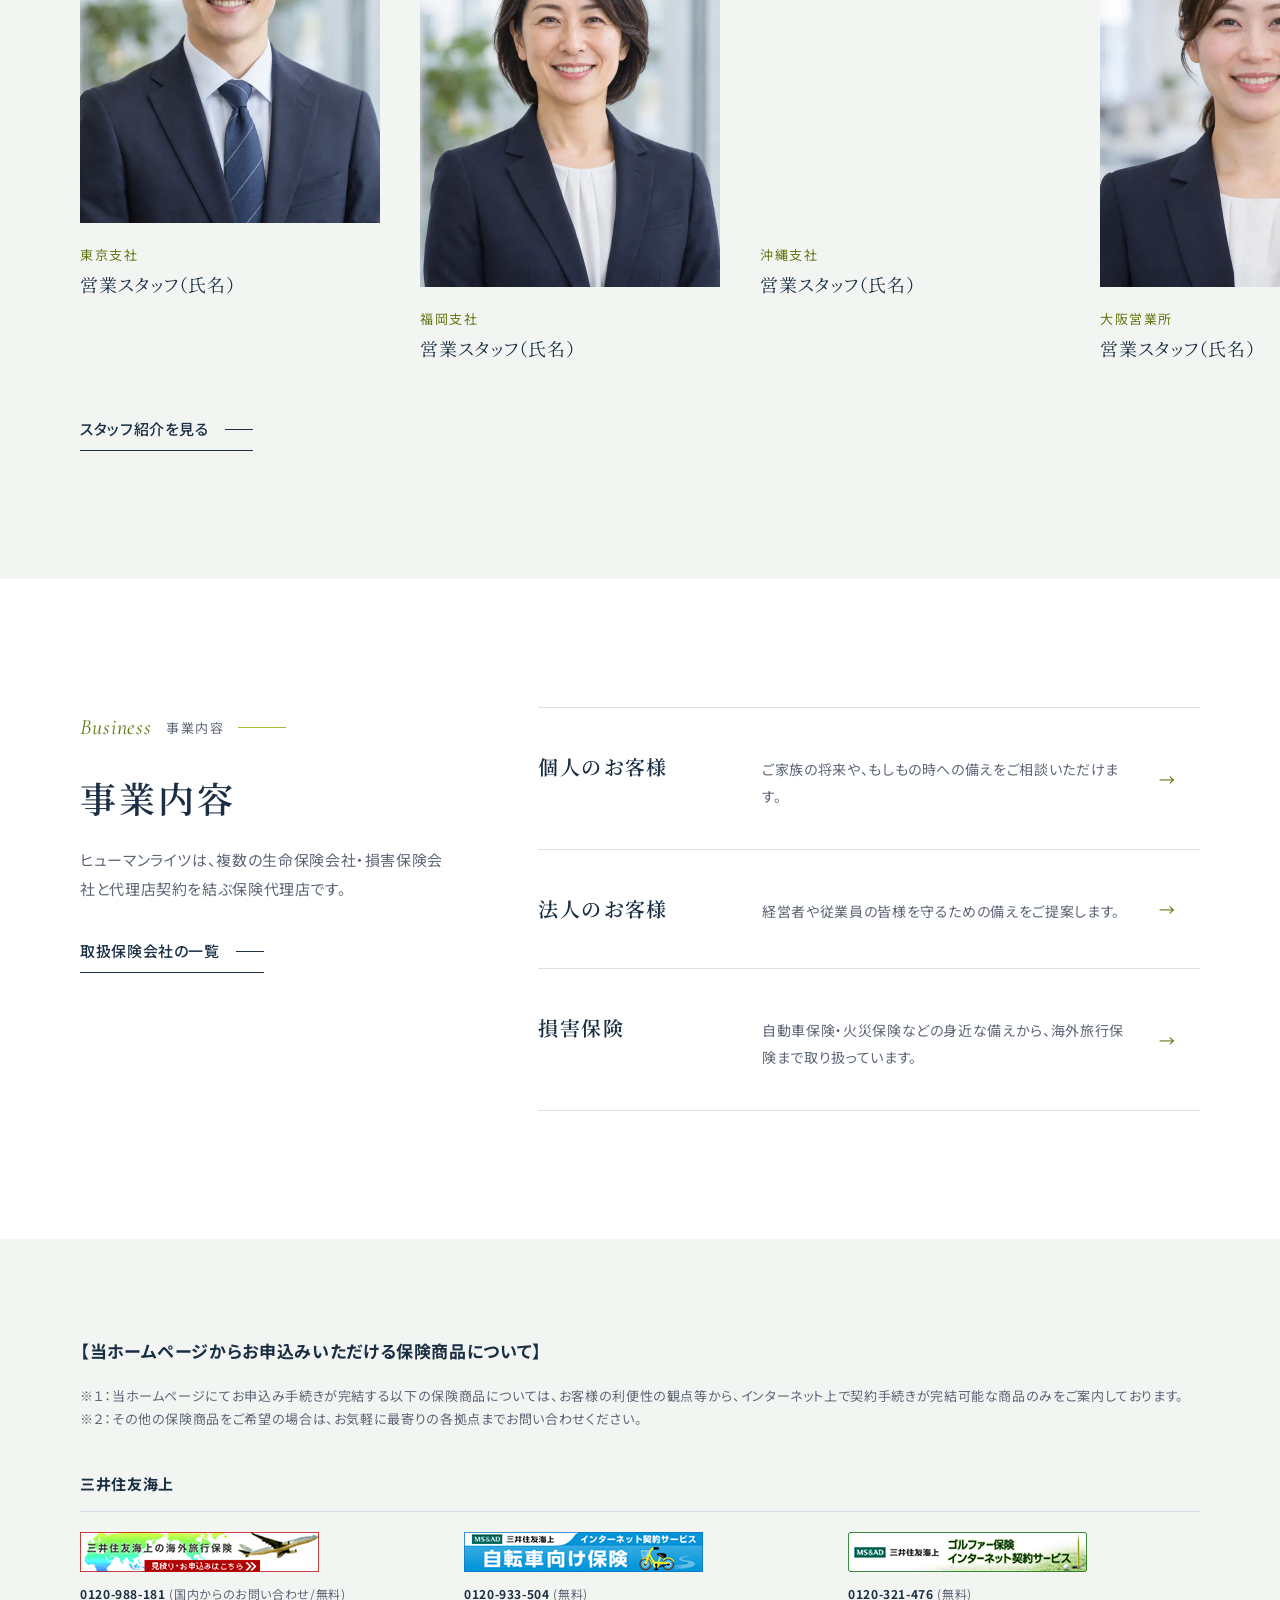
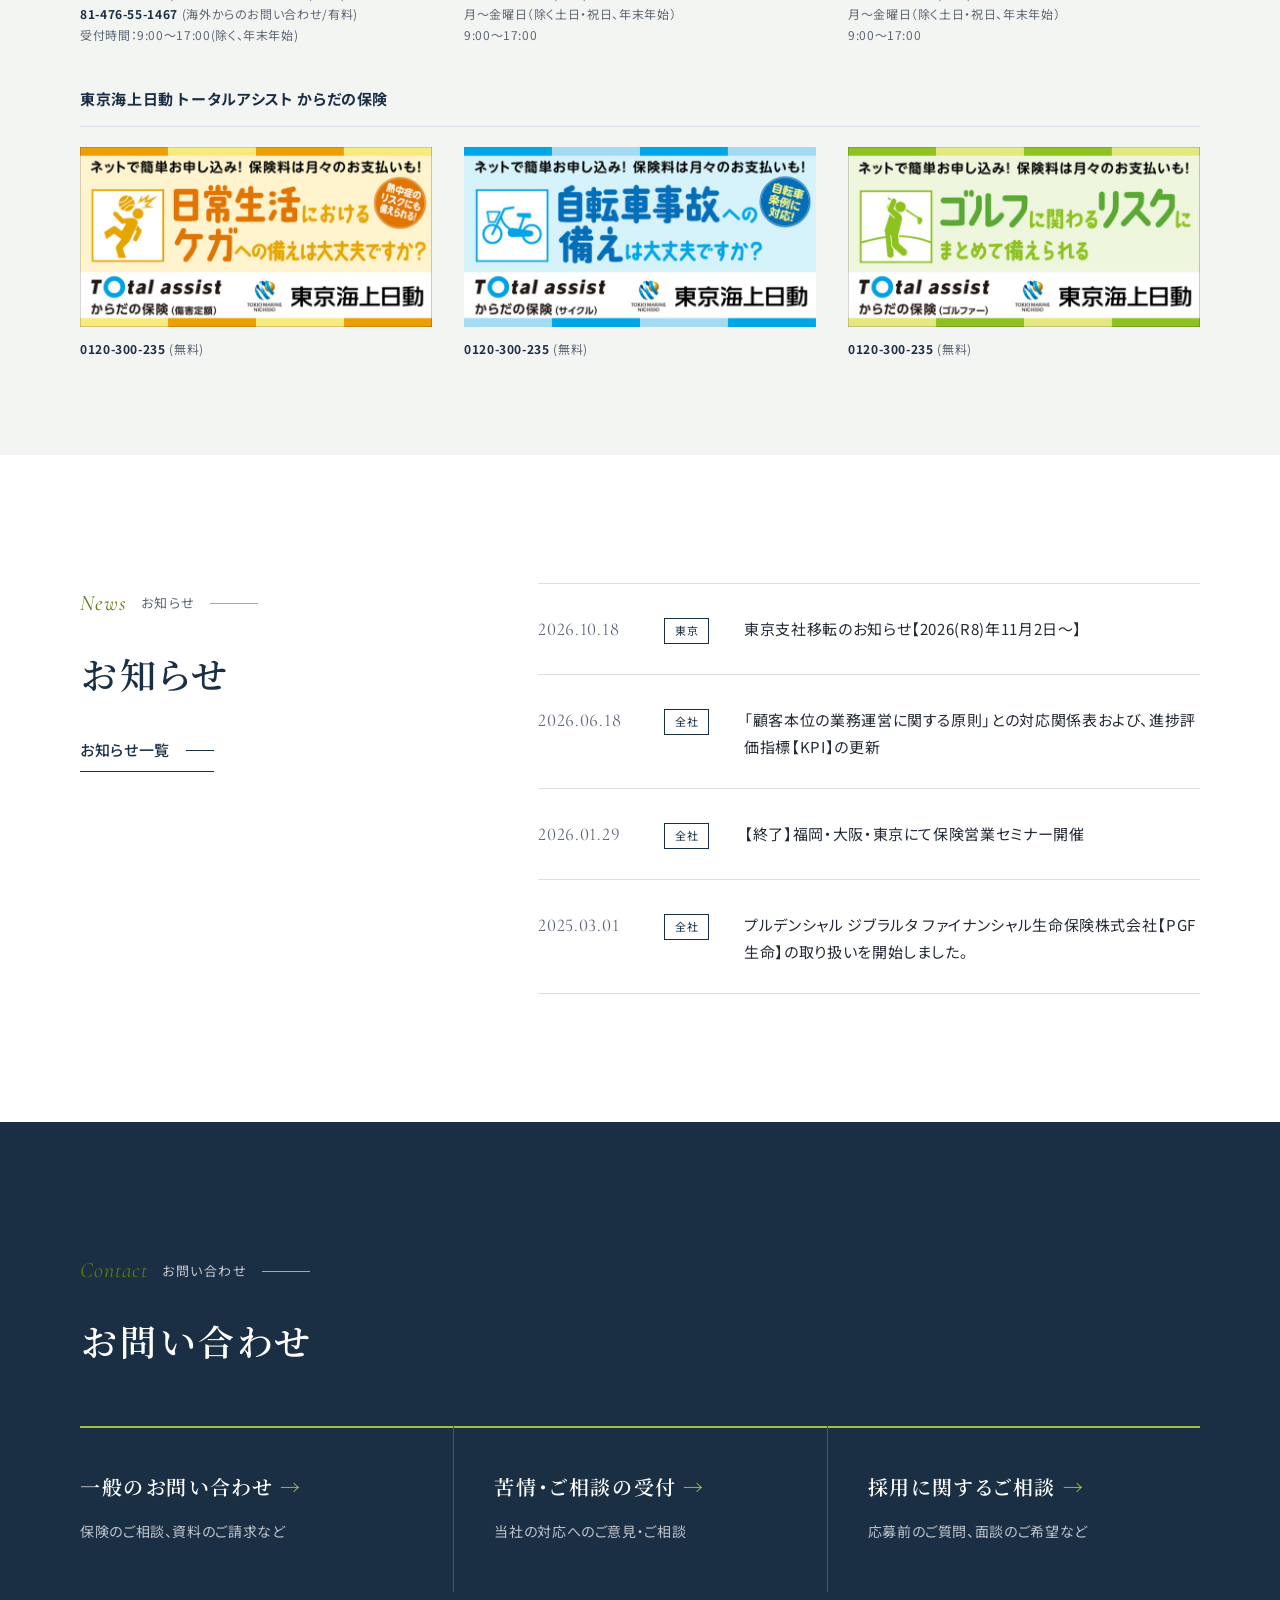
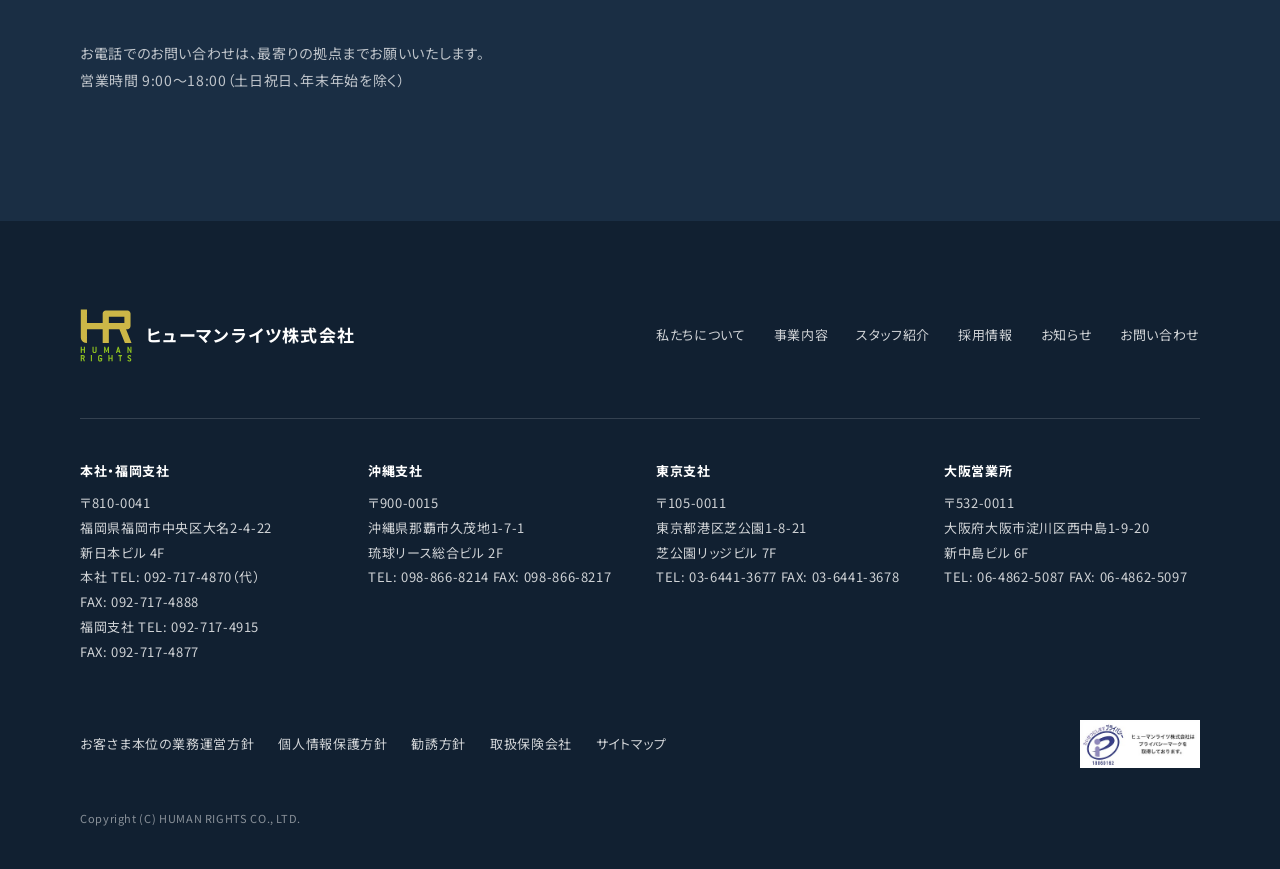
==== commit 852cdae9: "B・C案のFV写真を差し替え Co-Authored-By: Claude Opus 5.5 <noreply@anthropic.com> Claude-Session: https://claud" ====
--- a/b/index.html
+++ b/b/index.html
@@ -41,7 +41,7 @@
 <main>
 
   <section class="hero" aria-labelledby="hero-title">
-    <div class="hero-photo"><img src="img/hero-consult.webp" alt="ご夫婦のご相談に耳を傾ける社員（イメージ）" width="1440" height="1080" fetchpriority="high"></div>
+    <div class="hero-photo"><img src="img/b-hero.webp" alt="窓から光が入る明るい相談スペース（イメージ）" width="1672" height="941" fetchpriority="high"></div>
     <div class="hero-panel">
       <p class="hero-slogan">Be professional for customers</p>
       <h1 id="hero-title" class="hero-title"><span>保険に、まっすぐ。</span><span>人に、深く。</span></h1>
--- a/b/style.css
+++ b/b/style.css
@@ -1,10 +1,11 @@
 /* ②案 余白と品格 ------------------------------------------------------- */
 :root {
-  --navy: #1c2b4a;
-  --navy-deep: #131f38;
-  --pale: #eef3f8;
-  --pale-2: #dfe8f2;
-  --gold: #b0915a;
+  --navy: #1a2e44;
+  --navy-deep: #112031;
+  --pale: #f3f5f2;
+  --pale-2: #e2e8dc;
+  --gold: #9fc238; /* アップルグリーン（差し色。面積は線・ラベル程度に） */
+  --green-text: #5c7a12; /* 白地の上の文字用に濃くした緑 */
   --text: #232a36;
   --sub: #5d6676;
   --line: #d8dfe8;
@@ -158,7 +159,7 @@
   background: var(--navy);
   transition: background .3s;
 }
-.nav-contact a:hover { background: var(--gold); }
+.nav-contact a:hover { background: var(--gold); color: var(--navy-deep); }
 .menu-button { display: none; }
 
 @media (max-width: 899px) {
@@ -440,7 +441,7 @@
 .button::after { content: "→"; font-family: var(--sans); transition: transform .3s var(--ease); }
 .button:hover::after { transform: translateX(4px); }
 .button-primary { background: var(--navy); color: var(--white); border: 1px solid var(--navy); }
-.button-primary:hover { background: var(--gold); border-color: var(--gold); }
+.button-primary:hover { background: var(--gold); border-color: var(--gold); color: var(--navy-deep); }
 .button-outline { border: 1px solid var(--navy); color: var(--navy); }
 .button-outline:hover { background: var(--navy); color: var(--white); }
 @media (max-width: 899px) {
@@ -681,3 +682,9 @@
   *, *::before, *::after { animation: none !important; transition: none !important; scroll-behavior: auto !important; }
   [data-fade] { opacity: 1; transform: none; }
 }
+
+/* アップルグリーン：白地・淡色地の上の文字は濃い緑に */
+.label-en, .hero-slogan, .strength-num, .staff-office { color: var(--green-text); }
+.news-list a:hover .news-title { color: var(--green-text); }
+.business-list a::after { color: var(--green-text); }
+.footer-nav a:hover, .policy-nav a:hover { color: var(--gold); }
